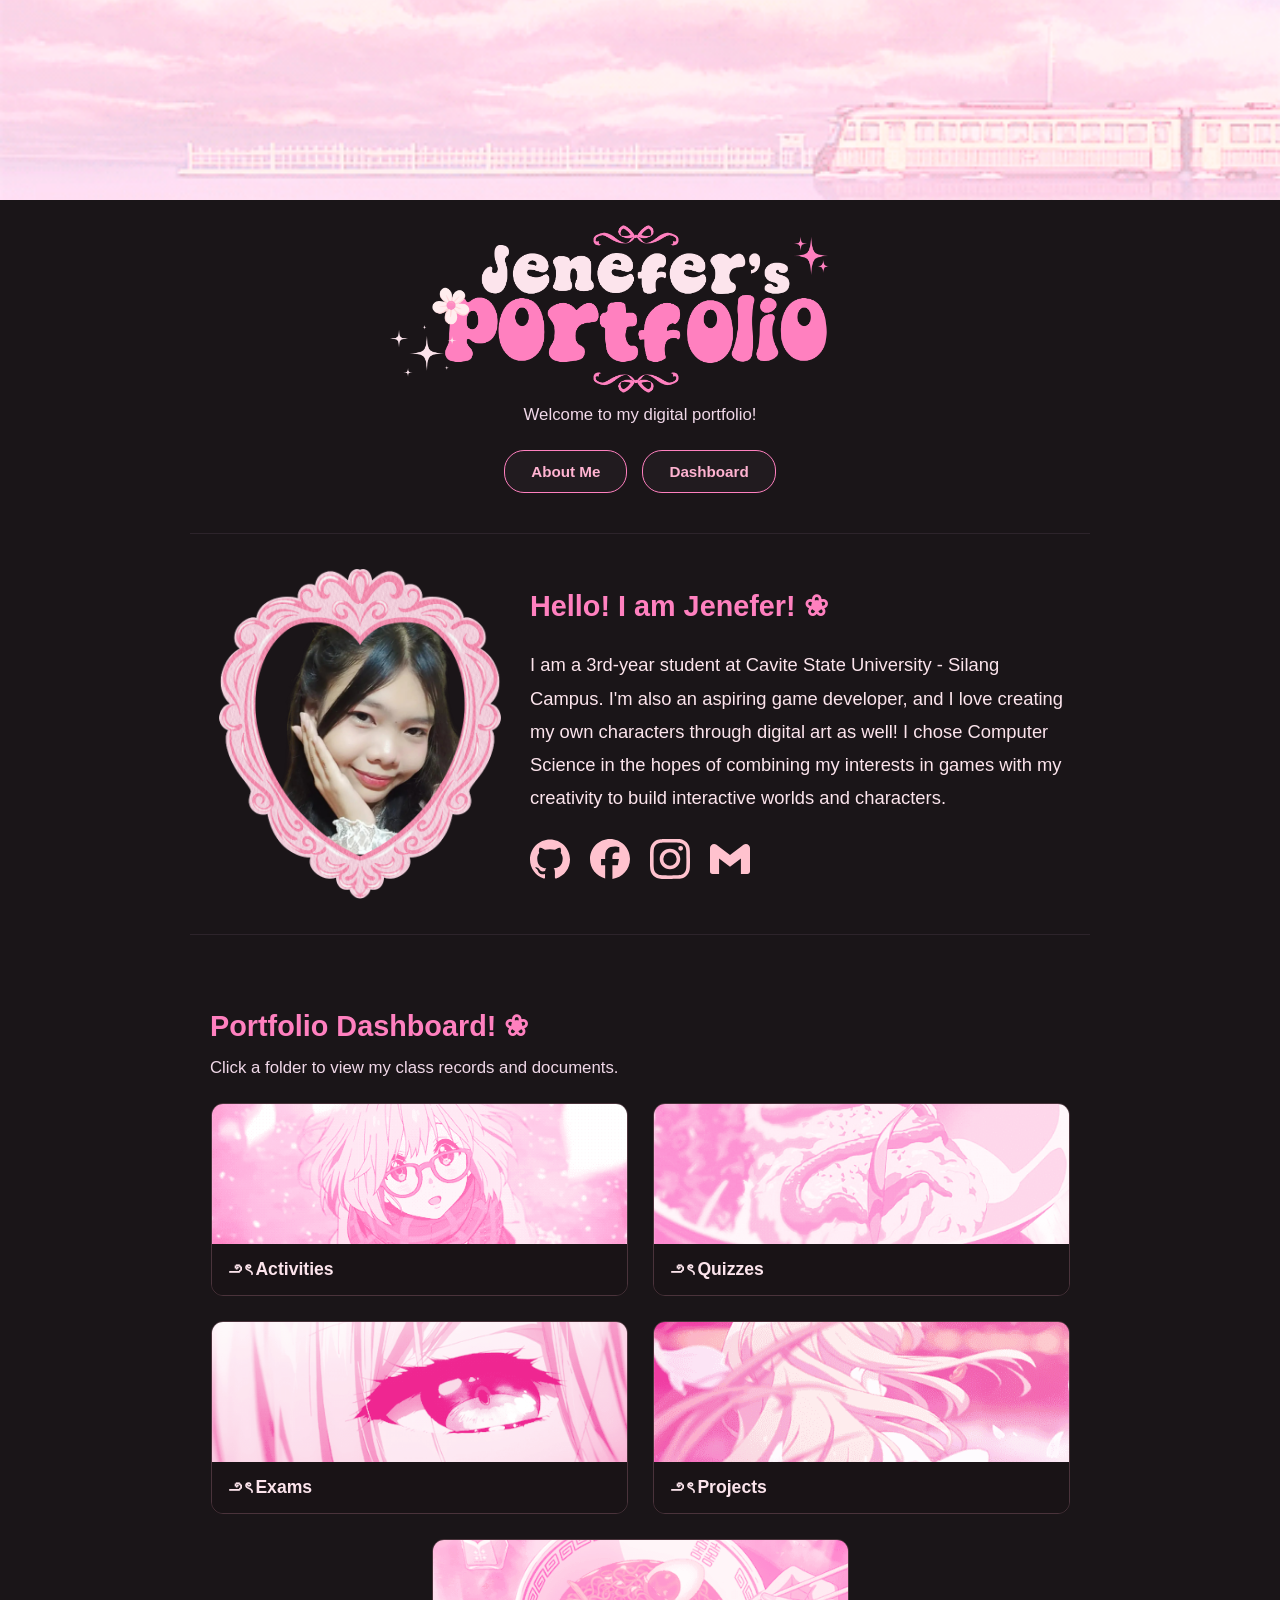
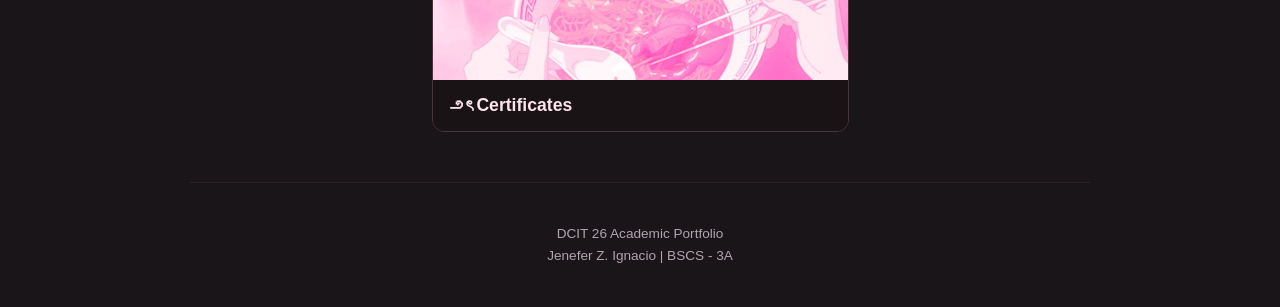
==== index.html @ 2b24a81d "Update index.html" ====
<!DOCTYPE html>
<html lang="en">
<head>
    <meta charset="UTF-8">
    <meta name="viewport" content="width=device-width, initial-scale=1.0">
    <title>Jenefer's Portfolio</title>
    <style>
        ::selection {
            background-color: #ff80bf;
            color: #1a1518;
        }

        html {
            scroll-behavior: smooth;
        }

        ::-webkit-scrollbar {
            width: 11px;
        }

        ::-webkit-scrollbar-track {
            background: #1a1518;
        }

        ::-webkit-scrollbar-thumb {
            background: #ff80bf;
            border-radius: 999px;
            border: 2px solid #1a1518;
        }

        ::-webkit-scrollbar-thumb:hover {
            background: #ffb3d1;
        }

        body {
            background-color: #1a1518;
            color: #fce4ec;
            font-family: 'Segoe UI', Tahoma, Geneva, Verdana, sans-serif;
            margin: 0;
            padding: 0;
            position: relative;
            overflow-x: hidden;
            width: 100%;
            box-sizing: border-box;
        }

        *, *::before, *::after {
            box-sizing: border-box;
        }

        /* Compact, focused pink cursor glow */
        .cursor-glow {
            position: fixed;
            top: 0;
            left: 0;
            width: 260px;
            height: 260px;
            border-radius: 50%;
            background: radial-gradient(
                circle at center,
                rgba(255, 179, 209, 0.25) 0%,
                rgba(255, 128, 191, 0.15) 35%,
                rgba(255, 128, 191, 0.04) 60%,
                rgba(255, 128, 191, 0) 75%
            );
            pointer-events: none;
            transform: translate(-50%, -50%);
            z-index: 0;
            opacity: 0;
            transition: opacity 0.3s ease;
            will-change: left, top;
        }

        .cursor-sparkle {
            position: fixed;
            pointer-events: none;
            color: #ffb3d1;
            font-size: 12px;
            text-shadow: 0 0 8px rgba(255, 128, 191, 0.85);
            z-index: 2;
            transform: translate(-50%, -50%);
            animation: sparkleFade 0.85s ease-out forwards;
        }

        @keyframes sparkleFade {
            0% {
                opacity: 0.95;
                transform: translate(-50%, -50%) scale(0.7) rotate(0deg);
            }
            100% {
                opacity: 0;
                transform: translate(-50%, calc(-50% - 26px)) scale(1.25) rotate(45deg);
            }
        }

        .gif-banner,
        header,
        section,
        .page-footer,
        .scroll-top-btn {
            position: relative;
            z-index: 1;
        }

        .gif-banner {
            width: 100%;
            height: 200px;
            background-image: url('homepage-banner.gif');
            background-size: cover;
            background-position: center 63%;
        }

        header {
            text-align: center;
            padding: 25px 20px 20px;
        }

        .header-logo {
            text-align: center;
            width: 100%;
        }

        .header-logo img {
            max-width: 440px;
            width: 100%;
            height: auto;
            display: inline-block;
            margin-right: 60px;
        }

        .subtitle {
            color: #f0d8e8;
            font-size: 1.05rem;
            margin-top: 8px;
            margin-bottom: 25px;
        }

        nav {
            display: flex;
            justify-content: center;
            gap: 15px;
            margin-bottom: 20px;
            flex-wrap: wrap;
        }

        nav a {
            background-color: rgba(35, 28, 33, 0.9);
            color: #ffb3d1;
            padding: 12px 26px;
            border-radius: 20px;
            text-decoration: none;
            border: 1px solid #ff80bf;
            font-weight: bold;
            font-size: 0.95rem;
            transition: all 0.25s ease;
        }

        nav a:hover {
            background-color: #ff80bf;
            color: #1a1518;
            transform: translateY(-2px);
            box-shadow: 0 0 18px rgba(255, 128, 191, 0.45);
        }

        section {
            padding: 50px 20px;
            max-width: 900px;
            margin: 0 auto;
        }

        #about {
            border-top: 1px solid #2d242b;
            border-bottom: 1px solid #2d242b;
        }

        section h2 {
            font-size: 1.8rem;
            font-weight: bold;
            color: #ff80bf;
            margin-bottom: 15px;
        }

        .about-flex-wrapper {
            display: flex;
            flex-direction: row;
            align-items: center;
            gap: 40px;
        }

        .profile-pic {
            width: 300px;
            height: 300px;
            flex-shrink: 0;
            display: flex;
            align-items: center;
            justify-content: center;
            margin-right: -20px;
        }

        .profile-pic img {
            width: 110%;
            height: 110%;
            object-fit: contain;
            transition: transform 0.35s ease;
        }

        .profile-pic:hover img {
            transform: scale(1.03);
        }

        .bubble-greeting {
            color: #ff80bf;
            font-size: 1.8rem;
            line-height: 1.5;
            margin-top: 0;
            margin-bottom: 20px;
        }

        .about-text {
            color: #fce4ec;
            font-size: 1.15rem;
            line-height: 1.8;
            margin-bottom: 25px;
            font-weight: 400;
        }

        .social-icons {
            display: flex;
            gap: 20px;
            align-items: center;
            margin-top: 15px;
            flex-wrap: wrap;
        }

        .social-icons a {
            text-decoration: none;
            display: inline-block;
            transition: transform 0.2s ease;
        }

        .social-icons img {
            width: 40px;
            height: 40px;
            object-fit: contain;
            filter: invert(77%) sepia(21%) saturate(362%) hue-rotate(299deg) brightness(101%) contrast(101%);
            transition: transform 0.2s ease, opacity 0.2s ease, filter 0.2s ease;
        }

        .social-icons a:hover img {
            transform: scale(1.15);
            opacity: 0.9;
            filter: invert(77%) sepia(21%) saturate(362%) hue-rotate(299deg) brightness(115%) contrast(105%) drop-shadow(0 0 8px rgba(255, 128, 191, 0.6));
        }

        .grid-container {
            display: flex;
            flex-wrap: wrap;
            justify-content: center;
            gap: 25px;
            margin-top: 25px;
        }

        .notion-card {
            position: relative;
            flex: 0 1 calc(50% - 13px);
            background-color: rgba(26, 20, 23, 0.86);
            backdrop-filter: blur(6px);
            border: 1px solid #4a333b;
            border-radius: 12px;
            overflow: hidden;
            display: flex;
            flex-direction: column;
            text-decoration: none;
            transition: transform 0.25s ease, border-color 0.25s ease, box-shadow 0.25s ease;
        }

        .notion-card::after {
            content: "";
            position: absolute;
            top: 0;
            left: -75%;
            width: 50%;
            height: 100%;
            background: linear-gradient(
                90deg,
                rgba(255, 179, 209, 0) 0%,
                rgba(255, 179, 209, 0.14) 50%,
                rgba(255, 179, 209, 0) 100%
            );
            transform: skewX(-20deg);
            transition: left 0.55s ease;
            pointer-events: none;
        }

        .notion-card:hover {
            transform: translateY(-6px);
            border-color: #ff80bf;
            box-shadow: 0 10px 28px rgba(255, 128, 191, 0.22);
        }

        .notion-card:hover::after {
            left: 130%;
        }

        .card-img {
            width: 100%;
            height: 140px;
            object-fit: cover;
            display: block;
            transition: transform 0.35s ease;
        }

        .notion-card:hover .card-img {
            transform: scale(1.04);
        }

        .card-title {
            padding: 15px;
            color: #fce4ec;
            font-weight: bold;
            font-size: 1.1rem;
            background-color: rgba(26, 20, 23, 0.92);
        }

        .page-footer {
            text-align: center;
            color: #b0a4af;
            font-size: 0.85rem;
            line-height: 1.6;
            padding: 40px 20px;
            max-width: 900px;
            margin: 0 auto;
            border-top: 1px solid #2d242b;
        }

        /* Back-to-top floating button */
        .scroll-top-btn {
            position: fixed;
            right: 20px;
            bottom: 20px;
            width: 44px;
            height: 44px;
            border-radius: 50%;
            background-color: #231c21;
            color: #ffb3d1;
            border: 1px solid #ff80bf;
            font-size: 1.1rem;
            font-weight: bold;
            cursor: pointer;
            display: flex;
            align-items: center;
            justify-content: center;
            box-shadow: 0 6px 18px rgba(0, 0, 0, 0.45);
            opacity: 0;
            visibility: hidden;
            transform: translateY(10px);
            transition: all 0.25s ease;
            z-index: 10;
        }

        .scroll-top-btn.visible {
            opacity: 1;
            visibility: visible;
            transform: translateY(0);
        }

        .scroll-top-btn:hover {
            background-color: #ff80bf;
            color: #1a1518;
            box-shadow: 0 0 16px rgba(255, 128, 191, 0.5);
        }

        @media (hover: none) {
            .cursor-glow,
            .cursor-sparkle {
                display: none;
            }
        }

        @media (max-width: 768px) {
            .gif-banner {
                height: 150px;
            }

            header {
                padding: 20px 16px 16px;
            }

            .header-logo img {
                margin-right: 0;
                max-width: 310px;
            }

            section {
                padding: 36px 16px;
            }

            section h2 {
                font-size: 1.5rem;
                text-align: center;
            }

            #portfolio .subtitle {
                text-align: center;
            }

            .about-flex-wrapper {
                flex-direction: column;
                text-align: center;
                gap: 20px;
            }

            .profile-pic {
                width: 210px;
                height: 210px;
                margin-right: 0;
            }

            .bubble-greeting {
                font-size: 1.45rem;
                margin-bottom: 14px;
            }

            .about-text {
                font-size: 1rem;
                line-height: 1.7;
                margin-bottom: 20px;
            }

            .social-icons {
                justify-content: center;
                gap: 16px;
            }

            .social-icons img {
                width: 36px;
                height: 36px;
            }

            .grid-container {
                gap: 18px;
            }

            .notion-card {
                flex: 0 1 100%;
            }

            .card-img {
                height: 155px;
            }

            .scroll-top-btn {
                right: 14px;
                bottom: 14px;
                width: 40px;
                height: 40px;
                font-size: 1rem;
            }
        }

        @media (max-width: 480px) {
            .gif-banner {
                height: 125px;
            }

            .header-logo img {
                max-width: 250px;
            }

            nav a {
                padding: 10px 20px;
                font-size: 0.9rem;
            }

            .profile-pic {
                width: 180px;
                height: 180px;
            }
        }
    </style>
</head>
<body>

    <div class="cursor-glow" id="cursorGlow"></div>

    <div class="gif-banner"></div>

    <header id="home">
        <div class="header-logo">
            <img src="font.png" alt="Jenefer's Portfolio">
        </div>
        <p class="subtitle">Welcome to my digital portfolio!</p>

        <nav>
            <a href="#about">About Me</a>
            <a href="#portfolio">Dashboard</a>
        </nav>
    </header>

    <section id="about">
        <div class="about-flex-wrapper">
            <div class="profile-pic">
                <img src="profile.png" alt="Profile">
            </div>

            <div class="about-text-content">
                <h1 class="bubble-greeting">Hello! I am Jenefer! ❀</h1>
                <p class="about-text">
                    I am a 3rd-year student at Cavite State University - Silang Campus.
                    I'm also an aspiring game developer, and I love creating my own characters through digital art as well!
                    I chose Computer Science in the hopes of combining my interests in games with my creativity to build interactive worlds and characters.
                </p>

                <div class="social-icons">
                    <a href="https://github.com/jeneferignacio" target="_blank" title="GitHub">
                        <img src="github.svg" alt="GitHub">
                    </a>
                    <a href="https://www.facebook.com/jjnfrz" target="_blank" title="Facebook">
                        <img src="facebook.svg" alt="Facebook">
                    </a>
                    <a href="https://www.instagram.com/_jjnfr.zip/" target="_blank" title="Instagram">
                        <img src="instagram.svg" alt="Instagram">
                    </a>
                    <a href="https://mail.google.com/mail/?view=cm&fs=1&to=jenefer.ignacio@cvsu.edu.ph" target="_blank" title="Gmail">
                        <img src="gmail.svg" alt="Gmail">
                    </a>
                </div>
            </div>
        </div>
    </section>

    <section id="portfolio">
        <h2>Portfolio Dashboard! ❀</h2>
        <p class="subtitle">Click a folder to view my class records and documents.</p>

        <div class="grid-container">
            <a href="activities.html" class="notion-card">
                <img src="gif1.gif" alt="Activity Banner" class="card-img">
                <div class="card-title">౨ৎ Activities</div>
            </a>

            <a href="quizzes.html" class="notion-card">
                <img src="gif2.gif" alt="Quiz Banner" class="card-img">
                <div class="card-title">౨ৎ Quizzes</div>
            </a>

            <a href="exams.html" class="notion-card">
                <img src="gif3.gif" alt="Exam Banner" class="card-img">
                <div class="card-title">౨ৎ Exams</div>
            </a>

            <a href="projects.html" class="notion-card">
                <img src="gif4.gif" alt="Project Banner" class="card-img">
                <div class="card-title">౨ৎ Projects</div>
            </a>

            <a href="certificates.html" class="notion-card">
                <img src="gif5.gif" alt="Certificates Banner" class="card-img">
                <div class="card-title">౨ৎ Certificates</div>
            </a>
        </div>
    </section>

    <div class="page-footer">
        DCIT 26 Academic Portfolio <br>
        Jenefer Z. Ignacio | BSCS - 3A <br>
    </div>

    <button type="button" class="scroll-top-btn" id="scrollTopBtn" aria-label="Back to top" title="Back to top">↑</button>

    <script>
        const glow = document.getElementById('cursorGlow');
        const scrollTopBtn = document.getElementById('scrollTopBtn');
        let mouseX = 0, mouseY = 0;
        let currentX = 0, currentY = 0;
        let lastSparkleX = 0, lastSparkleY = 0;
        let isVisible = false;

        const sparkleGlyphs = ['✦', '❀', '✧'];

        document.addEventListener('mousemove', (e) => {
            mouseX = e.clientX;
            mouseY = e.clientY;

            if (!isVisible) {
                isVisible = true;
                currentX = mouseX;
                currentY = mouseY;
                lastSparkleX = mouseX;
                lastSparkleY = mouseY;
                glow.style.opacity = '1';
            }

            const dist = Math.hypot(mouseX - lastSparkleX, mouseY - lastSparkleY);
            if (dist > 42) {
                spawnSparkle(mouseX, mouseY);
                lastSparkleX = mouseX;
                lastSparkleY = mouseY;
            }
        });

        document.addEventListener('mouseleave', () => {
            isVisible = false;
            glow.style.opacity = '0';
        });

        function spawnSparkle(x, y) {
            const sparkle = document.createElement('span');
            sparkle.className = 'cursor-sparkle';
            sparkle.textContent = sparkleGlyphs[Math.floor(Math.random() * sparkleGlyphs.length)];
            sparkle.style.left = `${x + (Math.random() * 14 - 7)}px`;
            sparkle.style.top = `${y + (Math.random() * 14 - 7)}px`;
            document.body.appendChild(sparkle);

            sparkle.addEventListener('animationend', () => {
                sparkle.remove();
            });
        }

        function animateGlow() {
            currentX += (mouseX - currentX) * 0.15;
            currentY += (mouseY - currentY) * 0.15;
            glow.style.left = `${currentX}px`;
            glow.style.top = `${currentY}px`;
            requestAnimationFrame(animateGlow);
        }

        animateGlow();

        window.addEventListener('scroll', () => {
            if (window.scrollY > 320) {
                scrollTopBtn.classList.add('visible');
            } else {
                scrollTopBtn.classList.remove('visible');
            }
        }, { passive: true });

        scrollTopBtn.addEventListener('click', () => {
            window.scrollTo({ top: 0, behavior: 'smooth' });
        });
    </script>

</body>
</html>
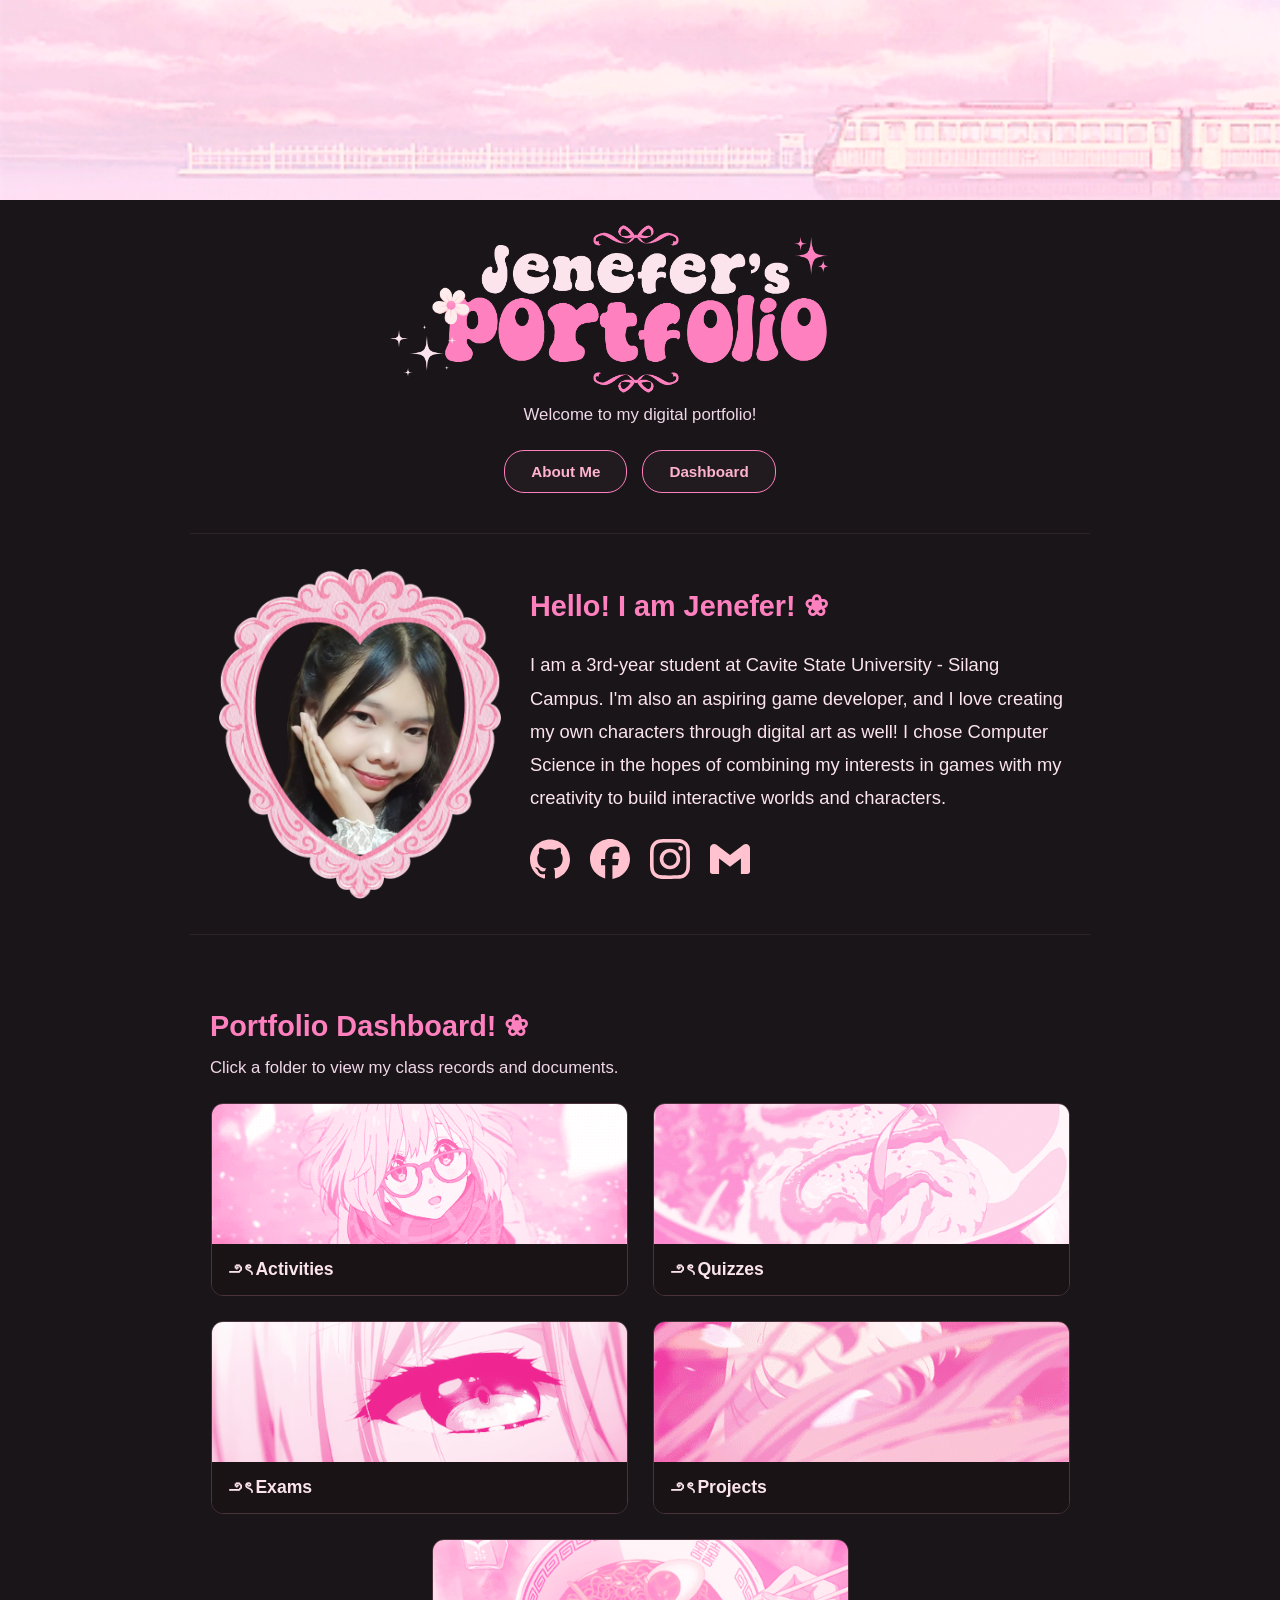
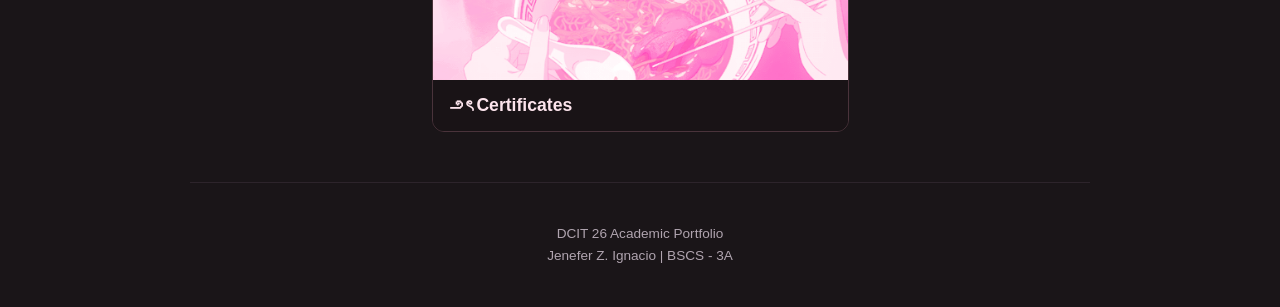
==== commit fa915da3: "Update index.html" ====
--- a/index.html
+++ b/index.html
@@ -42,13 +42,28 @@
             overflow-x: hidden;
             width: 100%;
             box-sizing: border-box;
-        }
+            /* Custom image cursor left commented out while testing the orb:
+            cursor: url('cursor-wand.png') 8 4, auto;
+            */
+        }
+
+        /*
+        a, button, .notion-card {
+            cursor: url('cursor-wand-hover.png') 8 4, pointer;
+        }
+        */
 
         *, *::before, *::after {
             box-sizing: border-box;
         }
 
-        /* Compact, focused pink cursor glow */
+        a:focus-visible,
+        button:focus-visible {
+            outline: 2px solid #ff80bf;
+            outline-offset: 3px;
+        }
+
+        /* Compact, focused pink cursor orb */
         .cursor-glow {
             position: fixed;
             top: 0;
@@ -166,6 +181,14 @@
             padding: 50px 20px;
             max-width: 900px;
             margin: 0 auto;
+            opacity: 0;
+            transform: translateY(14px);
+            transition: opacity 0.6s ease, transform 0.6s ease;
+        }
+
+        section.is-visible {
+            opacity: 1;
+            transform: translateY(0);
         }
 
         #about {
@@ -333,7 +356,6 @@
             border-top: 1px solid #2d242b;
         }
 
-        /* Back-to-top floating button */
         .scroll-top-btn {
             position: fixed;
             right: 20px;
@@ -370,6 +392,25 @@
             box-shadow: 0 0 16px rgba(255, 128, 191, 0.5);
         }
 
+        @media (prefers-reduced-motion: reduce) {
+            html {
+                scroll-behavior: auto;
+            }
+            section,
+            .notion-card,
+            .notion-card::after,
+            .card-img,
+            .cursor-glow,
+            .cursor-sparkle {
+                transition: none !important;
+                animation: none !important;
+            }
+            section {
+                opacity: 1;
+                transform: none;
+            }
+        }
+
         @media (hover: none) {
             .cursor-glow,
             .cursor-sparkle {
@@ -571,12 +612,14 @@
     <script>
         const glow = document.getElementById('cursorGlow');
         const scrollTopBtn = document.getElementById('scrollTopBtn');
+        const sections = document.querySelectorAll('section');
         let mouseX = 0, mouseY = 0;
         let currentX = 0, currentY = 0;
         let lastSparkleX = 0, lastSparkleY = 0;
         let isVisible = false;
 
         const sparkleGlyphs = ['✦', '❀', '✧'];
+        const prefersReducedMotion = window.matchMedia('(prefers-reduced-motion: reduce)').matches;
 
         document.addEventListener('mousemove', (e) => {
             mouseX = e.clientX;
@@ -591,11 +634,13 @@
                 glow.style.opacity = '1';
             }
 
-            const dist = Math.hypot(mouseX - lastSparkleX, mouseY - lastSparkleY);
-            if (dist > 42) {
-                spawnSparkle(mouseX, mouseY);
-                lastSparkleX = mouseX;
-                lastSparkleY = mouseY;
+            if (!prefersReducedMotion) {
+                const dist = Math.hypot(mouseX - lastSparkleX, mouseY - lastSparkleY);
+                if (dist > 42) {
+                    spawnSparkle(mouseX, mouseY);
+                    lastSparkleX = mouseX;
+                    lastSparkleY = mouseY;
+                }
             }
         });
 
@@ -636,8 +681,25 @@
         }, { passive: true });
 
         scrollTopBtn.addEventListener('click', () => {
-            window.scrollTo({ top: 0, behavior: 'smooth' });
+            window.scrollTo({ top: 0, behavior: prefersReducedMotion ? 'auto' : 'smooth' });
         });
+
+        if (prefersReducedMotion || !('IntersectionObserver' in window)) {
+            sections.forEach((sec) => sec.classList.add('is-visible'));
+        } else {
+            const observer = new IntersectionObserver(
+                (entries) => {
+                    entries.forEach((entry) => {
+                        if (entry.isIntersecting) {
+                            entry.target.classList.add('is-visible');
+                            observer.unobserve(entry.target);
+                        }
+                    });
+                },
+                { threshold: 0.12 }
+            );
+            sections.forEach((sec) => observer.observe(sec));
+        }
     </script>
 
 </body>
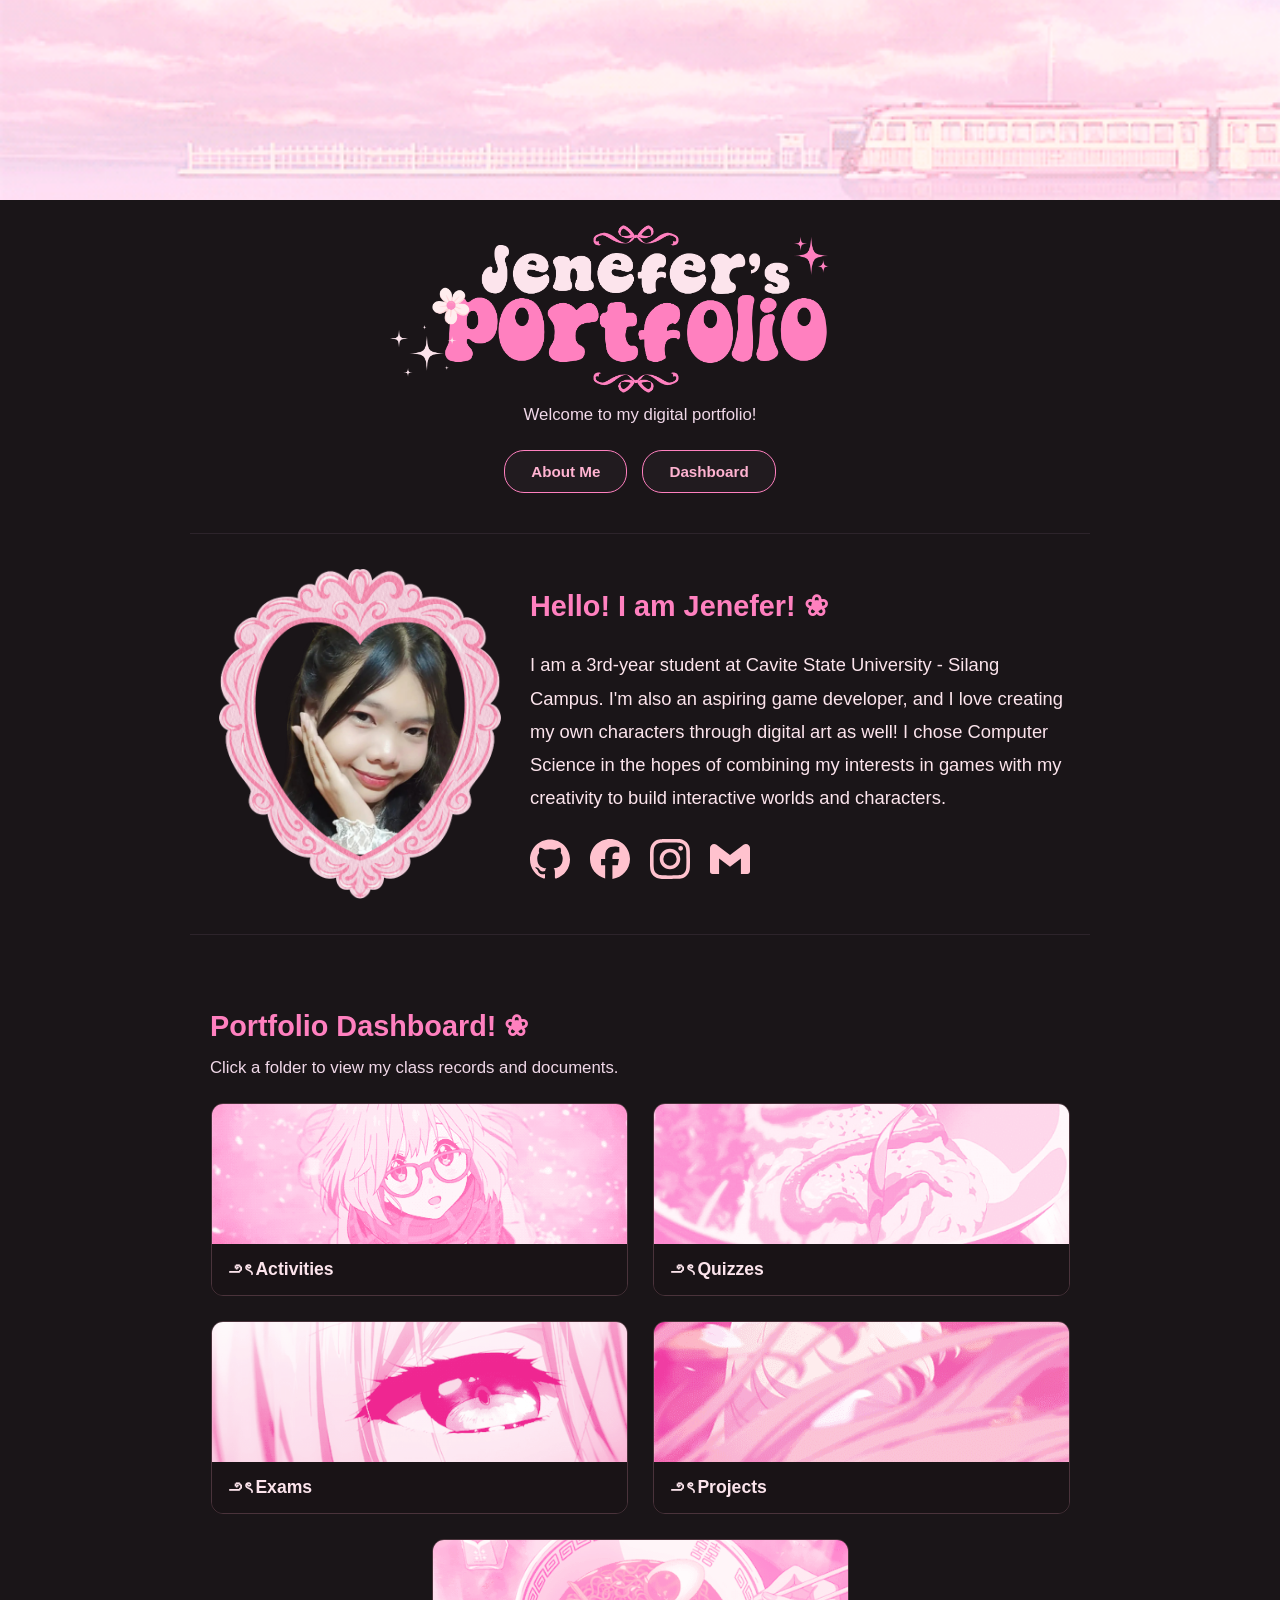
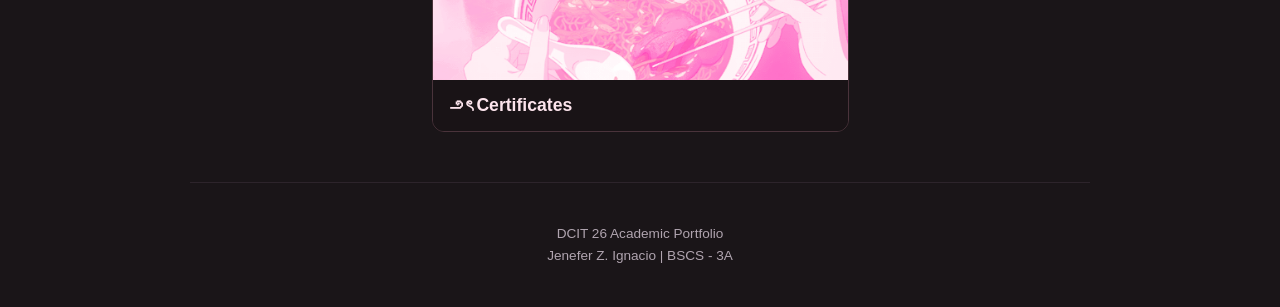
==== commit 2a1f4854: "Update index.html" ====
--- a/index.html
+++ b/index.html
@@ -42,16 +42,7 @@
             overflow-x: hidden;
             width: 100%;
             box-sizing: border-box;
-            /* Custom image cursor left commented out while testing the orb:
-            cursor: url('cursor-wand.png') 8 4, auto;
-            */
-        }
-
-        /*
-        a, button, .notion-card {
-            cursor: url('cursor-wand-hover.png') 8 4, pointer;
-        }
-        */
+        }
 
         *, *::before, *::after {
             box-sizing: border-box;
@@ -63,20 +54,20 @@
             outline-offset: 3px;
         }
 
-        /* Compact, focused pink cursor orb */
+        /* Cursor aura */
         .cursor-glow {
             position: fixed;
             top: 0;
             left: 0;
-            width: 260px;
-            height: 260px;
+            width: 150px;
+            height: 150px;
             border-radius: 50%;
             background: radial-gradient(
                 circle at center,
-                rgba(255, 179, 209, 0.25) 0%,
-                rgba(255, 128, 191, 0.15) 35%,
-                rgba(255, 128, 191, 0.04) 60%,
-                rgba(255, 128, 191, 0) 75%
+                rgba(255, 220, 240, 0.18) 0%,
+                rgba(255, 128, 191, 0.12) 30%,
+                rgba(255, 128, 191, 0.05) 55%,
+                transparent 75%
             );
             pointer-events: none;
             transform: translate(-50%, -50%);
@@ -86,6 +77,76 @@
             will-change: left, top;
         }
 
+        /* Magical sparkle orb cursor */
+        .cursor-orb {
+            position: fixed;
+            top: 0;
+            left: 0;
+            width: 18px;
+            height: 18px;
+            border-radius: 50%;
+            pointer-events: none;
+            transform: translate(-50%, -50%);
+            z-index: 9999;
+            opacity: 0;
+            background: radial-gradient(
+                circle,
+                #ffffff 0%,
+                #ffe8f4 25%,
+                #ffb3d1 55%,
+                rgba(255, 128, 191, 0.5) 75%,
+                transparent 100%
+            );
+            box-shadow:
+                0 0 5px #ffffff,
+                0 0 10px #ffb3d1,
+                0 0 20px #ff80bf,
+                0 0 35px rgba(255, 128, 191, 0.65);
+            transition: opacity 0.2s ease, scale 0.2s ease;
+        }
+
+        /* Outer magical ring */
+        .cursor-orb::before {
+            content: "";
+            position: absolute;
+            inset: -7px;
+            border: 1px solid rgba(255, 179, 209, 0.6);
+            border-radius: 50%;
+            box-shadow: 0 0 8px rgba(255, 128, 191, 0.3);
+        }
+
+        /* Bright center */
+        .cursor-orb::after {
+            content: "";
+            position: absolute;
+            width: 4px;
+            height: 4px;
+            top: 50%;
+            left: 50%;
+            border-radius: 50%;
+            background: white;
+            transform: translate(-50%, -50%);
+            box-shadow: 0 0 8px white, 0 0 15px #ff80bf;
+        }
+
+        /* Cursor reacts to clickable elements */
+        .cursor-orb.hovering {
+            scale: 1.35;
+            box-shadow:
+                0 0 7px #ffffff,
+                0 0 15px #ffb3d1,
+                0 0 28px #ff80bf,
+                0 0 45px rgba(255, 128, 191, 0.8);
+        }
+
+        /* Hide default mouse cursor on desktop */
+        @media (hover: hover) and (pointer: fine) {
+            body, a, button {
+                cursor: none !important;
+            }
+        }
+
+        /* Sparkle particles */
         .cursor-sparkle {
             position: fixed;
             pointer-events: none;
@@ -396,15 +457,18 @@
             html {
                 scroll-behavior: auto;
             }
+
             section,
             .notion-card,
             .notion-card::after,
             .card-img,
             .cursor-glow,
+            .cursor-orb,
             .cursor-sparkle {
                 transition: none !important;
                 animation: none !important;
             }
+
             section {
                 opacity: 1;
                 transform: none;
@@ -413,6 +477,7 @@
 
         @media (hover: none) {
             .cursor-glow,
+            .cursor-orb,
             .cursor-sparkle {
                 display: none;
             }
@@ -523,6 +588,7 @@
 <body>
 
     <div class="cursor-glow" id="cursorGlow"></div>
+    <div class="cursor-orb" id="cursorOrb"></div>
 
     <div class="gif-banner"></div>
 
@@ -611,8 +677,10 @@
 
     <script>
         const glow = document.getElementById('cursorGlow');
+        const orb = document.getElementById('cursorOrb');
         const scrollTopBtn = document.getElementById('scrollTopBtn');
         const sections = document.querySelectorAll('section');
+
         let mouseX = 0, mouseY = 0;
         let currentX = 0, currentY = 0;
         let lastSparkleX = 0, lastSparkleY = 0;
@@ -624,6 +692,9 @@
         document.addEventListener('mousemove', (e) => {
             mouseX = e.clientX;
             mouseY = e.clientY;
+
+            orb.style.left = `${mouseX}px`;
+            orb.style.top = `${mouseY}px`;
 
             if (!isVisible) {
                 isVisible = true;
@@ -632,11 +703,13 @@
                 lastSparkleX = mouseX;
                 lastSparkleY = mouseY;
                 glow.style.opacity = '1';
+                orb.style.opacity = '1';
             }
 
             if (!prefersReducedMotion) {
                 const dist = Math.hypot(mouseX - lastSparkleX, mouseY - lastSparkleY);
-                if (dist > 42) {
+
+                if (dist > 30) {
                     spawnSparkle(mouseX, mouseY);
                     lastSparkleX = mouseX;
                     lastSparkleY = mouseY;
@@ -647,14 +720,27 @@
         document.addEventListener('mouseleave', () => {
             isVisible = false;
             glow.style.opacity = '0';
+            orb.style.opacity = '0';
+        });
+
+        document.addEventListener('mouseover', (e) => {
+            if (e.target.closest('a, button, .notion-card')) {
+                orb.classList.add('hovering');
+            } else {
+                orb.classList.remove('hovering');
+            }
         });
 
         function spawnSparkle(x, y) {
             const sparkle = document.createElement('span');
             sparkle.className = 'cursor-sparkle';
+
+            /* Fixed the sparkleGlyphs variable name */
             sparkle.textContent = sparkleGlyphs[Math.floor(Math.random() * sparkleGlyphs.length)];
+
             sparkle.style.left = `${x + (Math.random() * 14 - 7)}px`;
             sparkle.style.top = `${y + (Math.random() * 14 - 7)}px`;
+
             document.body.appendChild(sparkle);
 
             sparkle.addEventListener('animationend', () => {
@@ -665,8 +751,10 @@
         function animateGlow() {
             currentX += (mouseX - currentX) * 0.15;
             currentY += (mouseY - currentY) * 0.15;
+
             glow.style.left = `${currentX}px`;
             glow.style.top = `${currentY}px`;
+
             requestAnimationFrame(animateGlow);
         }
 
@@ -681,7 +769,10 @@
         }, { passive: true });
 
         scrollTopBtn.addEventListener('click', () => {
-            window.scrollTo({ top: 0, behavior: prefersReducedMotion ? 'auto' : 'smooth' });
+            window.scrollTo({
+                top: 0,
+                behavior: prefersReducedMotion ? 'auto' : 'smooth'
+            });
         });
 
         if (prefersReducedMotion || !('IntersectionObserver' in window)) {
@@ -698,6 +789,7 @@
                 },
                 { threshold: 0.12 }
             );
+
             sections.forEach((sec) => observer.observe(sec));
         }
     </script>
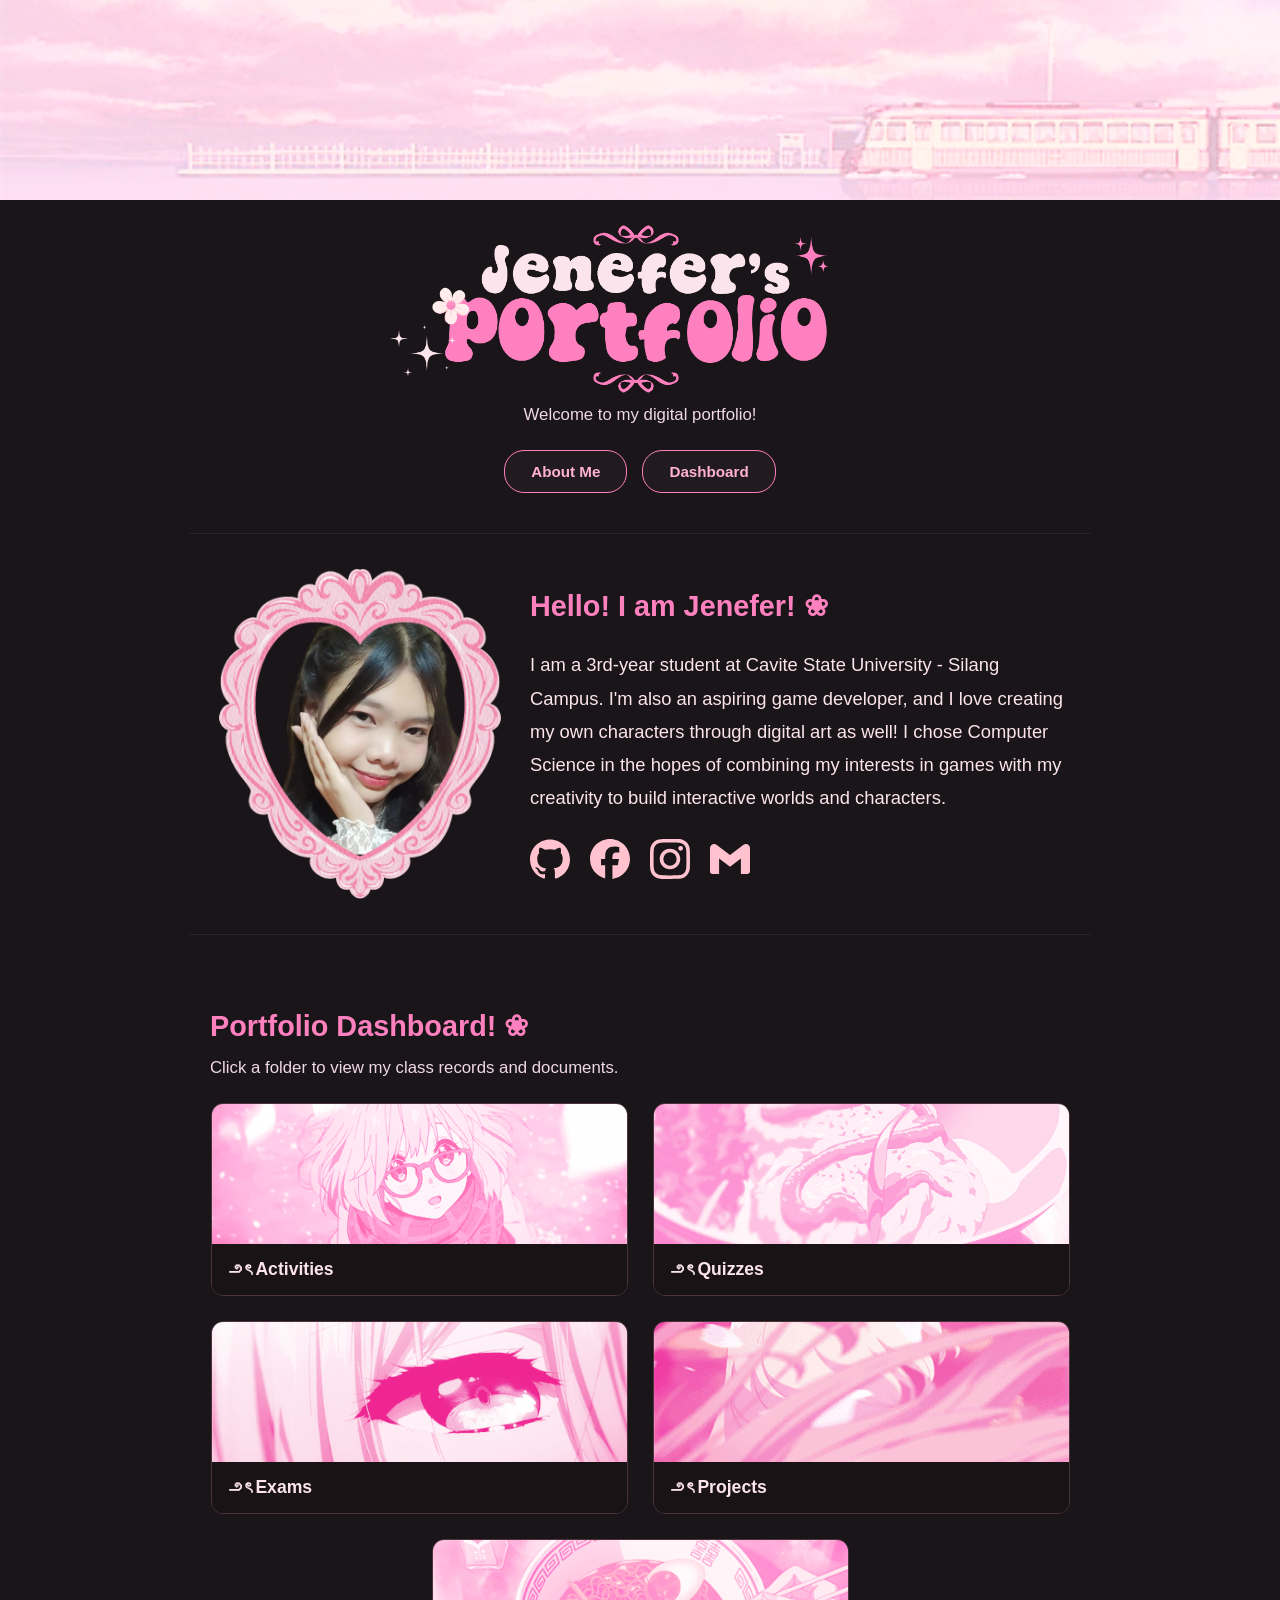
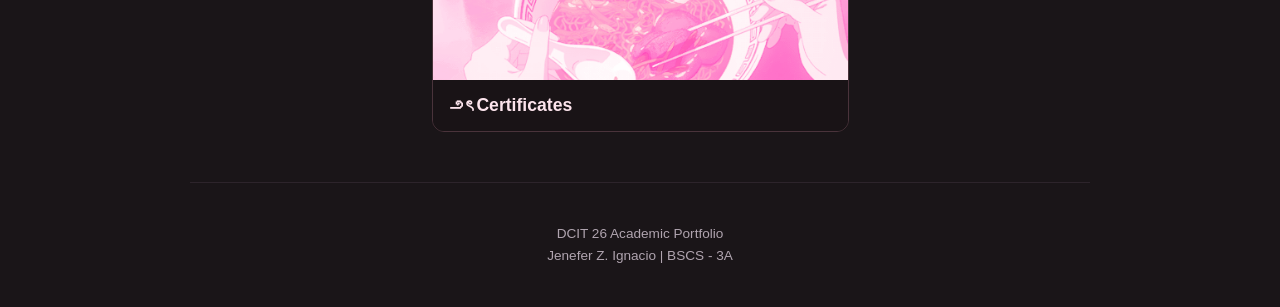
==== commit 24367ea1: "Update index.html" ====
--- a/index.html
+++ b/index.html
@@ -1,9 +1,11 @@
+
 <!DOCTYPE html>
 <html lang="en">
 <head>
     <meta charset="UTF-8">
     <meta name="viewport" content="width=device-width, initial-scale=1.0">
     <title>Jenefer's Portfolio</title>
+
     <style>
         ::selection {
             background-color: #ff80bf;
@@ -54,36 +56,36 @@
             outline-offset: 3px;
         }
 
-        /* Cursor aura */
+        /* Soft fairy-like cursor glow */
         .cursor-glow {
             position: fixed;
             top: 0;
             left: 0;
-            width: 150px;
-            height: 150px;
+            width: 170px;
+            height: 170px;
             border-radius: 50%;
             background: radial-gradient(
                 circle at center,
-                rgba(255, 220, 240, 0.18) 0%,
-                rgba(255, 128, 191, 0.12) 30%,
-                rgba(255, 128, 191, 0.05) 55%,
+                rgba(255, 235, 247, 0.12) 0%,
+                rgba(255, 179, 209, 0.10) 25%,
+                rgba(255, 128, 191, 0.05) 50%,
                 transparent 75%
             );
             pointer-events: none;
             transform: translate(-50%, -50%);
             z-index: 0;
             opacity: 0;
-            transition: opacity 0.3s ease;
+            transition: opacity 0.4s ease;
             will-change: left, top;
         }
 
-        /* Magical sparkle orb cursor */
+        /* Tiny floating fairy light */
         .cursor-orb {
             position: fixed;
             top: 0;
             left: 0;
-            width: 18px;
-            height: 18px;
+            width: 11px;
+            height: 11px;
             border-radius: 50%;
             pointer-events: none;
             transform: translate(-50%, -50%);
@@ -91,55 +93,52 @@
             opacity: 0;
             background: radial-gradient(
                 circle,
-                #ffffff 0%,
-                #ffe8f4 25%,
-                #ffb3d1 55%,
-                rgba(255, 128, 191, 0.5) 75%,
-                transparent 100%
+                #fff9fd 0%,
+                #ffeaf5 30%,
+                #ffc6df 60%,
+                rgba(255, 179, 209, 0.15) 100%
             );
             box-shadow:
-                0 0 5px #ffffff,
-                0 0 10px #ffb3d1,
-                0 0 20px #ff80bf,
-                0 0 35px rgba(255, 128, 191, 0.65);
-            transition: opacity 0.2s ease, scale 0.2s ease;
-        }
-
-        /* Outer magical ring */
+                0 0 5px rgba(255, 255, 255, 0.9),
+                0 0 10px rgba(255, 179, 209, 0.7),
+                0 0 20px rgba(255, 128, 191, 0.35);
+            transition: opacity 0.3s ease, scale 0.35s ease;
+        }
+
+        /* Very faint fairy ring */
         .cursor-orb::before {
             content: "";
             position: absolute;
-            inset: -7px;
-            border: 1px solid rgba(255, 179, 209, 0.6);
+            inset: -5px;
+            border: 1px solid rgba(255, 220, 240, 0.22);
             border-radius: 50%;
-            box-shadow: 0 0 8px rgba(255, 128, 191, 0.3);
-        }
-
-        /* Bright center */
+            box-shadow: 0 0 5px rgba(255, 179, 209, 0.1);
+        }
+
+        /* Soft glowing center */
         .cursor-orb::after {
             content: "";
             position: absolute;
-            width: 4px;
-            height: 4px;
+            width: 3px;
+            height: 3px;
             top: 50%;
             left: 50%;
             border-radius: 50%;
             background: white;
             transform: translate(-50%, -50%);
-            box-shadow: 0 0 8px white, 0 0 15px #ff80bf;
-        }
-
-        /* Cursor reacts to clickable elements */
+            box-shadow: 0 0 5px white, 0 0 9px #ffb3d1;
+        }
+
+        /* A gentle glow when hovering over links and cards */
         .cursor-orb.hovering {
-            scale: 1.35;
+            scale: 1.2;
             box-shadow:
-                0 0 7px #ffffff,
-                0 0 15px #ffb3d1,
-                0 0 28px #ff80bf,
-                0 0 45px rgba(255, 128, 191, 0.8);
-        }
-
-        /* Hide default mouse cursor on desktop */
+                0 0 6px rgba(255, 255, 255, 0.9),
+                0 0 13px rgba(255, 179, 209, 0.75),
+                0 0 25px rgba(255, 128, 191, 0.45);
+        }
+
+        /* Hide normal cursor on desktop */
         @media (hover: hover) and (pointer: fine) {
             body, a, button {
                 cursor: none !important;
@@ -152,20 +151,26 @@
             pointer-events: none;
             color: #ffb3d1;
             font-size: 12px;
-            text-shadow: 0 0 8px rgba(255, 128, 191, 0.85);
+            text-shadow: 0 0 8px rgba(255, 128, 191, 0.7);
             z-index: 2;
             transform: translate(-50%, -50%);
-            animation: sparkleFade 0.85s ease-out forwards;
+            animation: sparkleFade 1s ease-out forwards;
         }
 
         @keyframes sparkleFade {
             0% {
-                opacity: 0.95;
-                transform: translate(-50%, -50%) scale(0.7) rotate(0deg);
-            }
+                opacity: 0.9;
+                transform: translate(-50%, -50%) scale(0.5) rotate(0deg);
+            }
+
+            35% {
+                opacity: 0.8;
+                transform: translate(-50%, -50%) scale(1) rotate(20deg);
+            }
+
             100% {
                 opacity: 0;
-                transform: translate(-50%, calc(-50% - 26px)) scale(1.25) rotate(45deg);
+                transform: translate(-50%, calc(-50% - 24px)) scale(0.6) rotate(55deg);
             }
         }
 
@@ -235,7 +240,7 @@
             background-color: #ff80bf;
             color: #1a1518;
             transform: translateY(-2px);
-            box-shadow: 0 0 18px rgba(255, 128, 191, 0.45);
+            box-shadow: 0 0 14px rgba(255, 128, 191, 0.3);
         }
 
         section {
@@ -331,9 +336,9 @@
         }
 
         .social-icons a:hover img {
-            transform: scale(1.15);
+            transform: scale(1.12);
             opacity: 0.9;
-            filter: invert(77%) sepia(21%) saturate(362%) hue-rotate(299deg) brightness(115%) contrast(105%) drop-shadow(0 0 8px rgba(255, 128, 191, 0.6));
+            filter: invert(77%) sepia(21%) saturate(362%) hue-rotate(299deg) brightness(115%) contrast(105%) drop-shadow(0 0 6px rgba(255, 128, 191, 0.4));
         }
 
         .grid-container {
@@ -358,6 +363,7 @@
             transition: transform 0.25s ease, border-color 0.25s ease, box-shadow 0.25s ease;
         }
 
+        /* Subtle shine when hovering over cards */
         .notion-card::after {
             content: "";
             position: absolute;
@@ -368,18 +374,18 @@
             background: linear-gradient(
                 90deg,
                 rgba(255, 179, 209, 0) 0%,
-                rgba(255, 179, 209, 0.14) 50%,
+                rgba(255, 179, 209, 0.08) 50%,
                 rgba(255, 179, 209, 0) 100%
             );
             transform: skewX(-20deg);
-            transition: left 0.55s ease;
+            transition: left 0.65s ease;
             pointer-events: none;
         }
 
         .notion-card:hover {
-            transform: translateY(-6px);
-            border-color: #ff80bf;
-            box-shadow: 0 10px 28px rgba(255, 128, 191, 0.22);
+            transform: translateY(-4px);
+            border-color: rgba(255, 128, 191, 0.75);
+            box-shadow: 0 8px 22px rgba(255, 128, 191, 0.14);
         }
 
         .notion-card:hover::after {
@@ -395,7 +401,7 @@
         }
 
         .notion-card:hover .card-img {
-            transform: scale(1.04);
+            transform: scale(1.025);
         }
 
         .card-title {
@@ -450,9 +456,10 @@
         .scroll-top-btn:hover {
             background-color: #ff80bf;
             color: #1a1518;
-            box-shadow: 0 0 16px rgba(255, 128, 191, 0.5);
-        }
-
+            box-shadow: 0 0 12px rgba(255, 128, 191, 0.35);
+        }
+
+        /* Reduced motion settings */
         @media (prefers-reduced-motion: reduce) {
             html {
                 scroll-behavior: auto;
@@ -475,6 +482,7 @@
             }
         }
 
+        /* Hide cursor effects on touch devices */
         @media (hover: none) {
             .cursor-glow,
             .cursor-orb,
@@ -483,6 +491,7 @@
             }
         }
 
+        /* Tablet and mobile layout */
         @media (max-width: 768px) {
             .gif-banner {
                 height: 150px;
@@ -585,6 +594,7 @@
         }
     </style>
 </head>
+
 <body>
 
     <div class="cursor-glow" id="cursorGlow"></div>
@@ -596,6 +606,7 @@
         <div class="header-logo">
             <img src="font.png" alt="Jenefer's Portfolio">
         </div>
+
         <p class="subtitle">Welcome to my digital portfolio!</p>
 
         <nav>
@@ -612,6 +623,7 @@
 
             <div class="about-text-content">
                 <h1 class="bubble-greeting">Hello! I am Jenefer! ❀</h1>
+
                 <p class="about-text">
                     I am a 3rd-year student at Cavite State University - Silang Campus.
                     I'm also an aspiring game developer, and I love creating my own characters through digital art as well!
@@ -622,12 +634,15 @@
                     <a href="https://github.com/jeneferignacio" target="_blank" title="GitHub">
                         <img src="github.svg" alt="GitHub">
                     </a>
+
                     <a href="https://www.facebook.com/jjnfrz" target="_blank" title="Facebook">
                         <img src="facebook.svg" alt="Facebook">
                     </a>
+
                     <a href="https://www.instagram.com/_jjnfr.zip/" target="_blank" title="Instagram">
                         <img src="instagram.svg" alt="Instagram">
                     </a>
+
                     <a href="https://mail.google.com/mail/?view=cm&fs=1&to=jenefer.ignacio@cvsu.edu.ph" target="_blank" title="Gmail">
                         <img src="gmail.svg" alt="Gmail">
                     </a>
@@ -686,7 +701,7 @@
         let lastSparkleX = 0, lastSparkleY = 0;
         let isVisible = false;
 
-        const sparkleGlyphs = ['✦', '❀', '✧'];
+        const sparkleGlyphs = ['✦', '❀', '✧', '⋆'];
         const prefersReducedMotion = window.matchMedia('(prefers-reduced-motion: reduce)').matches;
 
         document.addEventListener('mousemove', (e) => {
@@ -709,7 +724,7 @@
             if (!prefersReducedMotion) {
                 const dist = Math.hypot(mouseX - lastSparkleX, mouseY - lastSparkleY);
 
-                if (dist > 30) {
+                if (dist > 26) {
                     spawnSparkle(mouseX, mouseY);
                     lastSparkleX = mouseX;
                     lastSparkleY = mouseY;
@@ -735,11 +750,16 @@
             const sparkle = document.createElement('span');
             sparkle.className = 'cursor-sparkle';
 
-            /* Fixed the sparkleGlyphs variable name */
             sparkle.textContent = sparkleGlyphs[Math.floor(Math.random() * sparkleGlyphs.length)];
 
-            sparkle.style.left = `${x + (Math.random() * 14 - 7)}px`;
-            sparkle.style.top = `${y + (Math.random() * 14 - 7)}px`;
+            /* Randomize the sparkle's size and position */
+            const size = Math.random() * 7 + 9;
+            const offsetX = Math.random() * 18 - 9;
+            const offsetY = Math.random() * 18 - 9;
+
+            sparkle.style.fontSize = `${size}px`;
+            sparkle.style.left = `${x + offsetX}px`;
+            sparkle.style.top = `${y + offsetY}px`;
 
             document.body.appendChild(sparkle);
 
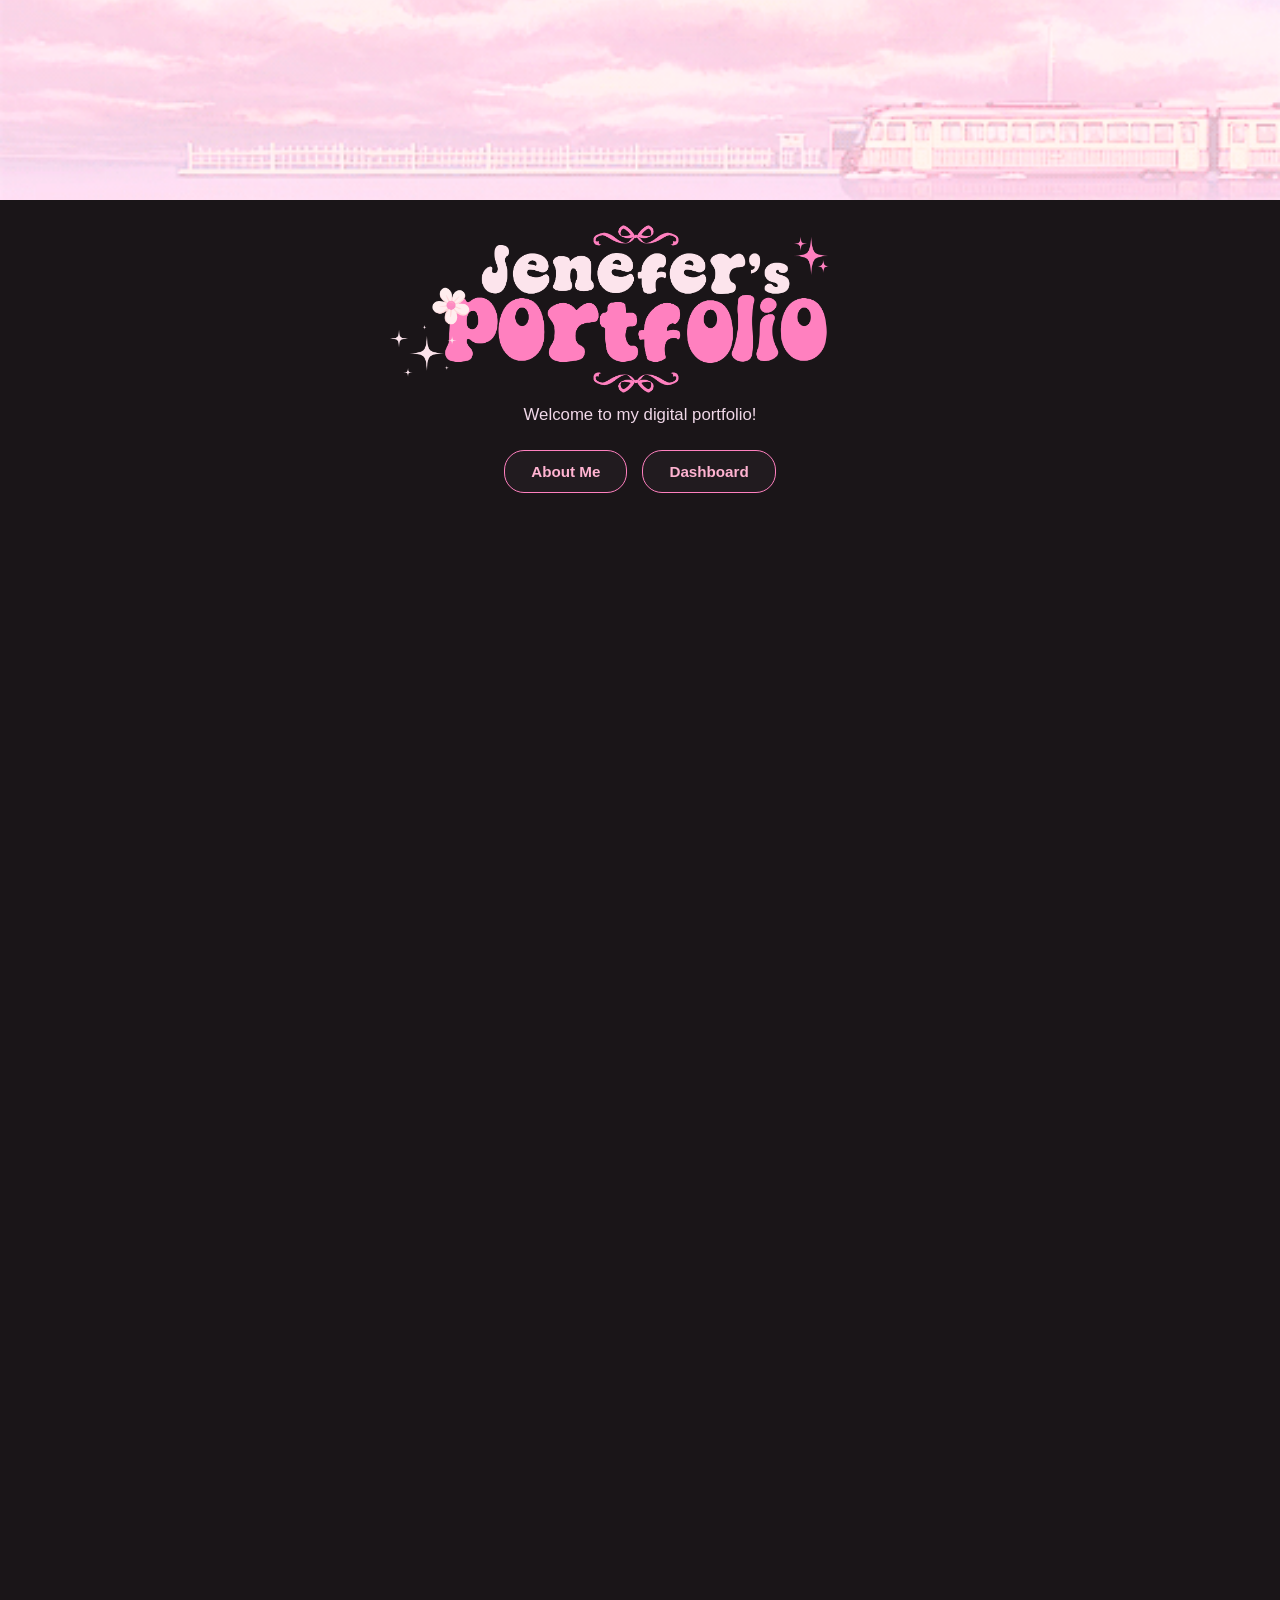
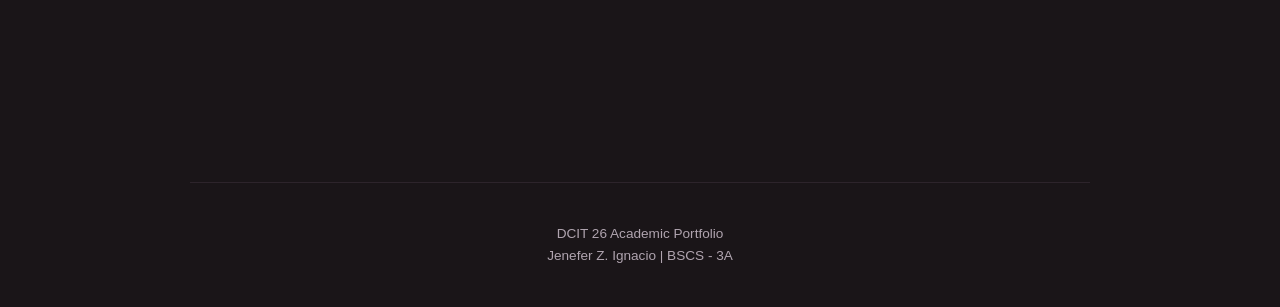
==== commit 89c587a3: "Update index.html" ====
--- a/index.html
+++ b/index.html
@@ -56,121 +56,80 @@
             outline-offset: 3px;
         }
 
-        /* Soft fairy-like cursor glow */
+        /* Soft fairy glow that follows the cursor */
         .cursor-glow {
             position: fixed;
             top: 0;
             left: 0;
-            width: 170px;
-            height: 170px;
+            width: 190px;
+            height: 190px;
             border-radius: 50%;
             background: radial-gradient(
-                circle at center,
-                rgba(255, 235, 247, 0.12) 0%,
-                rgba(255, 179, 209, 0.10) 25%,
-                rgba(255, 128, 191, 0.05) 50%,
+                circle,
+                rgba(255, 239, 248, 0.10) 0%,
+                rgba(255, 196, 221, 0.08) 25%,
+                rgba(255, 128, 191, 0.035) 50%,
                 transparent 75%
             );
             pointer-events: none;
             transform: translate(-50%, -50%);
             z-index: 0;
             opacity: 0;
-            transition: opacity 0.4s ease;
+            transition: opacity 0.5s ease;
             will-change: left, top;
         }
 
-        /* Tiny floating fairy light */
-        .cursor-orb {
-            position: fixed;
-            top: 0;
-            left: 0;
-            width: 11px;
-            height: 11px;
-            border-radius: 50%;
-            pointer-events: none;
-            transform: translate(-50%, -50%);
-            z-index: 9999;
-            opacity: 0;
-            background: radial-gradient(
-                circle,
-                #fff9fd 0%,
-                #ffeaf5 30%,
-                #ffc6df 60%,
-                rgba(255, 179, 209, 0.15) 100%
-            );
-            box-shadow:
-                0 0 5px rgba(255, 255, 255, 0.9),
-                0 0 10px rgba(255, 179, 209, 0.7),
-                0 0 20px rgba(255, 128, 191, 0.35);
-            transition: opacity 0.3s ease, scale 0.35s ease;
-        }
-
-        /* Very faint fairy ring */
-        .cursor-orb::before {
-            content: "";
-            position: absolute;
-            inset: -5px;
-            border: 1px solid rgba(255, 220, 240, 0.22);
-            border-radius: 50%;
-            box-shadow: 0 0 5px rgba(255, 179, 209, 0.1);
-        }
-
-        /* Soft glowing center */
-        .cursor-orb::after {
-            content: "";
-            position: absolute;
-            width: 3px;
-            height: 3px;
-            top: 50%;
-            left: 50%;
-            border-radius: 50%;
-            background: white;
-            transform: translate(-50%, -50%);
-            box-shadow: 0 0 5px white, 0 0 9px #ffb3d1;
-        }
-
-        /* A gentle glow when hovering over links and cards */
-        .cursor-orb.hovering {
-            scale: 1.2;
-            box-shadow:
-                0 0 6px rgba(255, 255, 255, 0.9),
-                0 0 13px rgba(255, 179, 209, 0.75),
-                0 0 25px rgba(255, 128, 191, 0.45);
-        }
-
-        /* Hide normal cursor on desktop */
+        /* Hide the normal cursor on desktop */
         @media (hover: hover) and (pointer: fine) {
             body, a, button {
                 cursor: none !important;
             }
         }
 
-        /* Sparkle particles */
-        .cursor-sparkle {
+        /* Floating fairy dust particles */
+        .cursor-dust {
             position: fixed;
             pointer-events: none;
-            color: #ffb3d1;
-            font-size: 12px;
-            text-shadow: 0 0 8px rgba(255, 128, 191, 0.7);
-            z-index: 2;
-            transform: translate(-50%, -50%);
-            animation: sparkleFade 1s ease-out forwards;
-        }
-
-        @keyframes sparkleFade {
+            z-index: 9999;
+            border-radius: 50%;
+            left: 0;
+            top: 0;
+            opacity: 0;
+            background: var(--dust-color, #ffeaf5);
+            box-shadow:
+                0 0 var(--dust-glow, 5px) var(--dust-color, #ffeaf5);
+            animation: dustFloat var(--dust-duration, 1.2s) ease-out forwards;
+            will-change: transform, opacity;
+        }
+
+        @keyframes dustFloat {
             0% {
-                opacity: 0.9;
-                transform: translate(-50%, -50%) scale(0.5) rotate(0deg);
-            }
-
-            35% {
-                opacity: 0.8;
-                transform: translate(-50%, -50%) scale(1) rotate(20deg);
+                opacity: 0;
+                transform: translate(0, 0) scale(0.4);
+            }
+
+            15% {
+                opacity: var(--dust-opacity, 0.8);
+                transform: translate(
+                    calc(var(--dust-drift-x) * 0.15),
+                    calc(var(--dust-drift-y) * 0.15)
+                ) scale(1);
+            }
+
+            55% {
+                opacity: var(--dust-opacity, 0.8);
+                transform: translate(
+                    calc(var(--dust-drift-x) * 0.6),
+                    calc(var(--dust-drift-y) * 0.6)
+                ) scale(0.85);
             }
 
             100% {
                 opacity: 0;
-                transform: translate(-50%, calc(-50% - 24px)) scale(0.6) rotate(55deg);
+                transform: translate(
+                    var(--dust-drift-x),
+                    var(--dust-drift-y)
+                ) scale(0.2);
             }
         }
 
@@ -363,7 +322,7 @@
             transition: transform 0.25s ease, border-color 0.25s ease, box-shadow 0.25s ease;
         }
 
-        /* Subtle shine when hovering over cards */
+        /* Gentle shine on the cards */
         .notion-card::after {
             content: "";
             position: absolute;
@@ -470,8 +429,7 @@
             .notion-card::after,
             .card-img,
             .cursor-glow,
-            .cursor-orb,
-            .cursor-sparkle {
+            .cursor-dust {
                 transition: none !important;
                 animation: none !important;
             }
@@ -485,8 +443,7 @@
         /* Hide cursor effects on touch devices */
         @media (hover: none) {
             .cursor-glow,
-            .cursor-orb,
-            .cursor-sparkle {
+            .cursor-dust {
                 display: none;
             }
         }
@@ -598,7 +555,6 @@
 <body>
 
     <div class="cursor-glow" id="cursorGlow"></div>
-    <div class="cursor-orb" id="cursorOrb"></div>
 
     <div class="gif-banner"></div>
 
@@ -692,42 +648,45 @@
 
     <script>
         const glow = document.getElementById('cursorGlow');
-        const orb = document.getElementById('cursorOrb');
         const scrollTopBtn = document.getElementById('scrollTopBtn');
         const sections = document.querySelectorAll('section');
 
         let mouseX = 0, mouseY = 0;
         let currentX = 0, currentY = 0;
-        let lastSparkleX = 0, lastSparkleY = 0;
+        let lastDustX = 0, lastDustY = 0;
         let isVisible = false;
 
-        const sparkleGlyphs = ['✦', '❀', '✧', '⋆'];
         const prefersReducedMotion = window.matchMedia('(prefers-reduced-motion: reduce)').matches;
+
+        /* Dust colors */
+        const dustColors = [
+            '#fff9fd',
+            '#ffeaf5',
+            '#ffd6e9',
+            '#ffc6df',
+            '#ffb3d1'
+        ];
 
         document.addEventListener('mousemove', (e) => {
             mouseX = e.clientX;
             mouseY = e.clientY;
-
-            orb.style.left = `${mouseX}px`;
-            orb.style.top = `${mouseY}px`;
 
             if (!isVisible) {
                 isVisible = true;
                 currentX = mouseX;
                 currentY = mouseY;
-                lastSparkleX = mouseX;
-                lastSparkleY = mouseY;
+                lastDustX = mouseX;
+                lastDustY = mouseY;
                 glow.style.opacity = '1';
-                orb.style.opacity = '1';
             }
 
             if (!prefersReducedMotion) {
-                const dist = Math.hypot(mouseX - lastSparkleX, mouseY - lastSparkleY);
-
-                if (dist > 26) {
-                    spawnSparkle(mouseX, mouseY);
-                    lastSparkleX = mouseX;
-                    lastSparkleY = mouseY;
+                const dist = Math.hypot(mouseX - lastDustX, mouseY - lastDustY);
+
+                if (dist > 8) {
+                    spawnDust(mouseX, mouseY);
+                    lastDustX = mouseX;
+                    lastDustY = mouseY;
                 }
             }
         });
@@ -735,42 +694,55 @@
         document.addEventListener('mouseleave', () => {
             isVisible = false;
             glow.style.opacity = '0';
-            orb.style.opacity = '0';
         });
 
-        document.addEventListener('mouseover', (e) => {
-            if (e.target.closest('a, button, .notion-card')) {
-                orb.classList.add('hovering');
-            } else {
-                orb.classList.remove('hovering');
-            }
-        });
-
-        function spawnSparkle(x, y) {
-            const sparkle = document.createElement('span');
-            sparkle.className = 'cursor-sparkle';
-
-            sparkle.textContent = sparkleGlyphs[Math.floor(Math.random() * sparkleGlyphs.length)];
-
-            /* Randomize the sparkle's size and position */
-            const size = Math.random() * 7 + 9;
-            const offsetX = Math.random() * 18 - 9;
-            const offsetY = Math.random() * 18 - 9;
-
-            sparkle.style.fontSize = `${size}px`;
-            sparkle.style.left = `${x + offsetX}px`;
-            sparkle.style.top = `${y + offsetY}px`;
-
-            document.body.appendChild(sparkle);
-
-            sparkle.addEventListener('animationend', () => {
-                sparkle.remove();
+        /* Create drifting glitter particles */
+        function spawnDust(x, y) {
+            const dust = document.createElement('span');
+            dust.className = 'cursor-dust';
+
+            /* Random particle size */
+            const size = Math.random() * 3 + 1;
+
+            /* Random floating direction */
+            const driftX = Math.random() * 70 - 35;
+            const driftY = Math.random() * 70 - 35;
+
+            /* Random lifetime */
+            const duration = Math.random() * 1.5 + 0.8;
+
+            /* Random brightness */
+            const opacity = Math.random() * 0.5 + 0.3;
+
+            /* Random color */
+            const color = dustColors[Math.floor(Math.random() * dustColors.length)];
+
+            /* Random glow */
+            const glowSize = Math.random() * 7 + 2;
+
+            dust.style.width = `${size}px`;
+            dust.style.height = `${size}px`;
+            dust.style.left = `${x + (Math.random() * 16 - 8)}px`;
+            dust.style.top = `${y + (Math.random() * 16 - 8)}px`;
+
+            dust.style.setProperty('--dust-color', color);
+            dust.style.setProperty('--dust-glow', `${glowSize}px`);
+            dust.style.setProperty('--dust-duration', `${duration}s`);
+            dust.style.setProperty('--dust-drift-x', `${driftX}px`);
+            dust.style.setProperty('--dust-drift-y', `${driftY}px`);
+            dust.style.setProperty('--dust-opacity', opacity);
+
+            document.body.appendChild(dust);
+
+            dust.addEventListener('animationend', () => {
+                dust.remove();
             });
         }
 
+        /* Softly follow the cursor */
         function animateGlow() {
-            currentX += (mouseX - currentX) * 0.15;
-            currentY += (mouseY - currentY) * 0.15;
+            currentX += (mouseX - currentX) * 0.12;
+            currentY += (mouseY - currentY) * 0.12;
 
             glow.style.left = `${currentX}px`;
             glow.style.top = `${currentY}px`;
@@ -780,6 +752,7 @@
 
         animateGlow();
 
+        /* Show back-to-top button while scrolling */
         window.addEventListener('scroll', () => {
             if (window.scrollY > 320) {
                 scrollTopBtn.classList.add('visible');
@@ -795,6 +768,7 @@
             });
         });
 
+        /* Section reveal effect */
         if (prefersReducedMotion || !('IntersectionObserver' in window)) {
             sections.forEach((sec) => sec.classList.add('is-visible'));
         } else {
@@ -805,7 +779,7 @@
                             entry.target.classList.add('is-visible');
                             observer.unobserve(entry.target);
                         }
-                    });
+                    },
                 },
                 { threshold: 0.12 }
             );
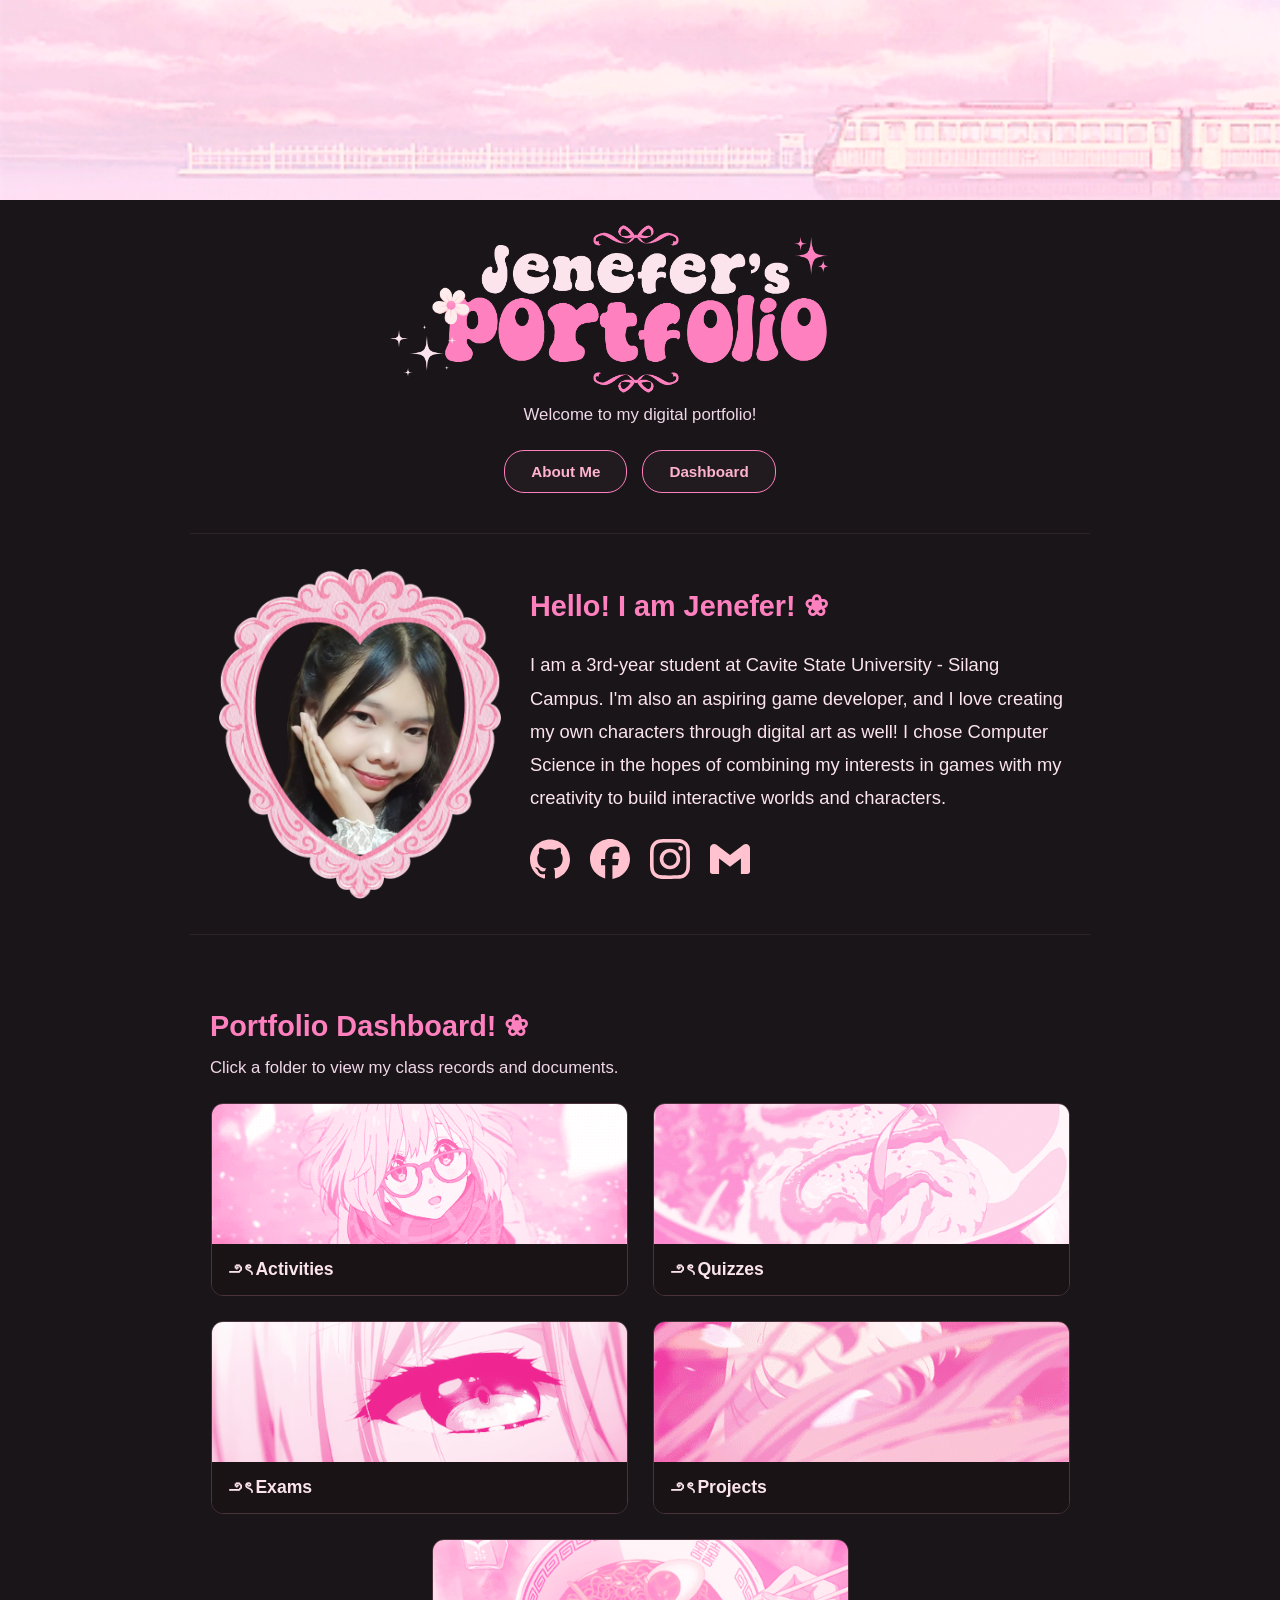
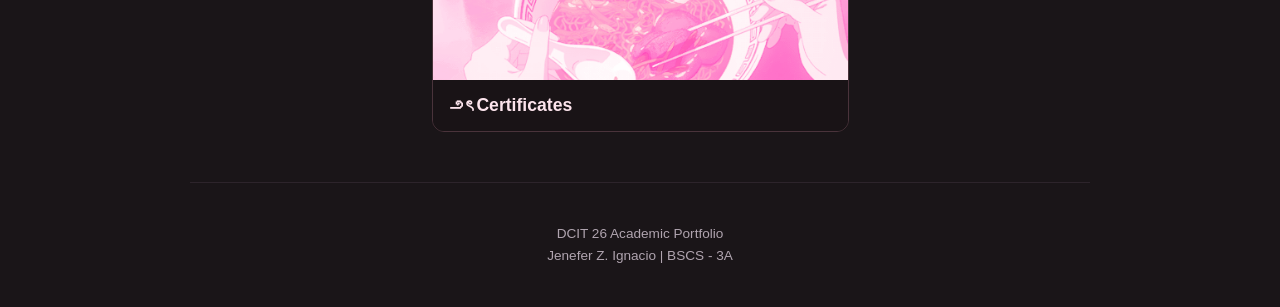
==== commit dd2be2e9: "Update greeting from 'Hello' to 'Goodbye'" ====
--- a/index.html
+++ b/index.html
@@ -1,4 +1,3 @@
-
 <!DOCTYPE html>
 <html lang="en">
 <head>
@@ -779,9 +778,9 @@
                             entry.target.classList.add('is-visible');
                             observer.unobserve(entry.target);
                         }
-                    },
+                    });
                 },
-                { threshold: 0.12 }
+                { threshold: 0.05 }
             );
 
             sections.forEach((sec) => observer.observe(sec));
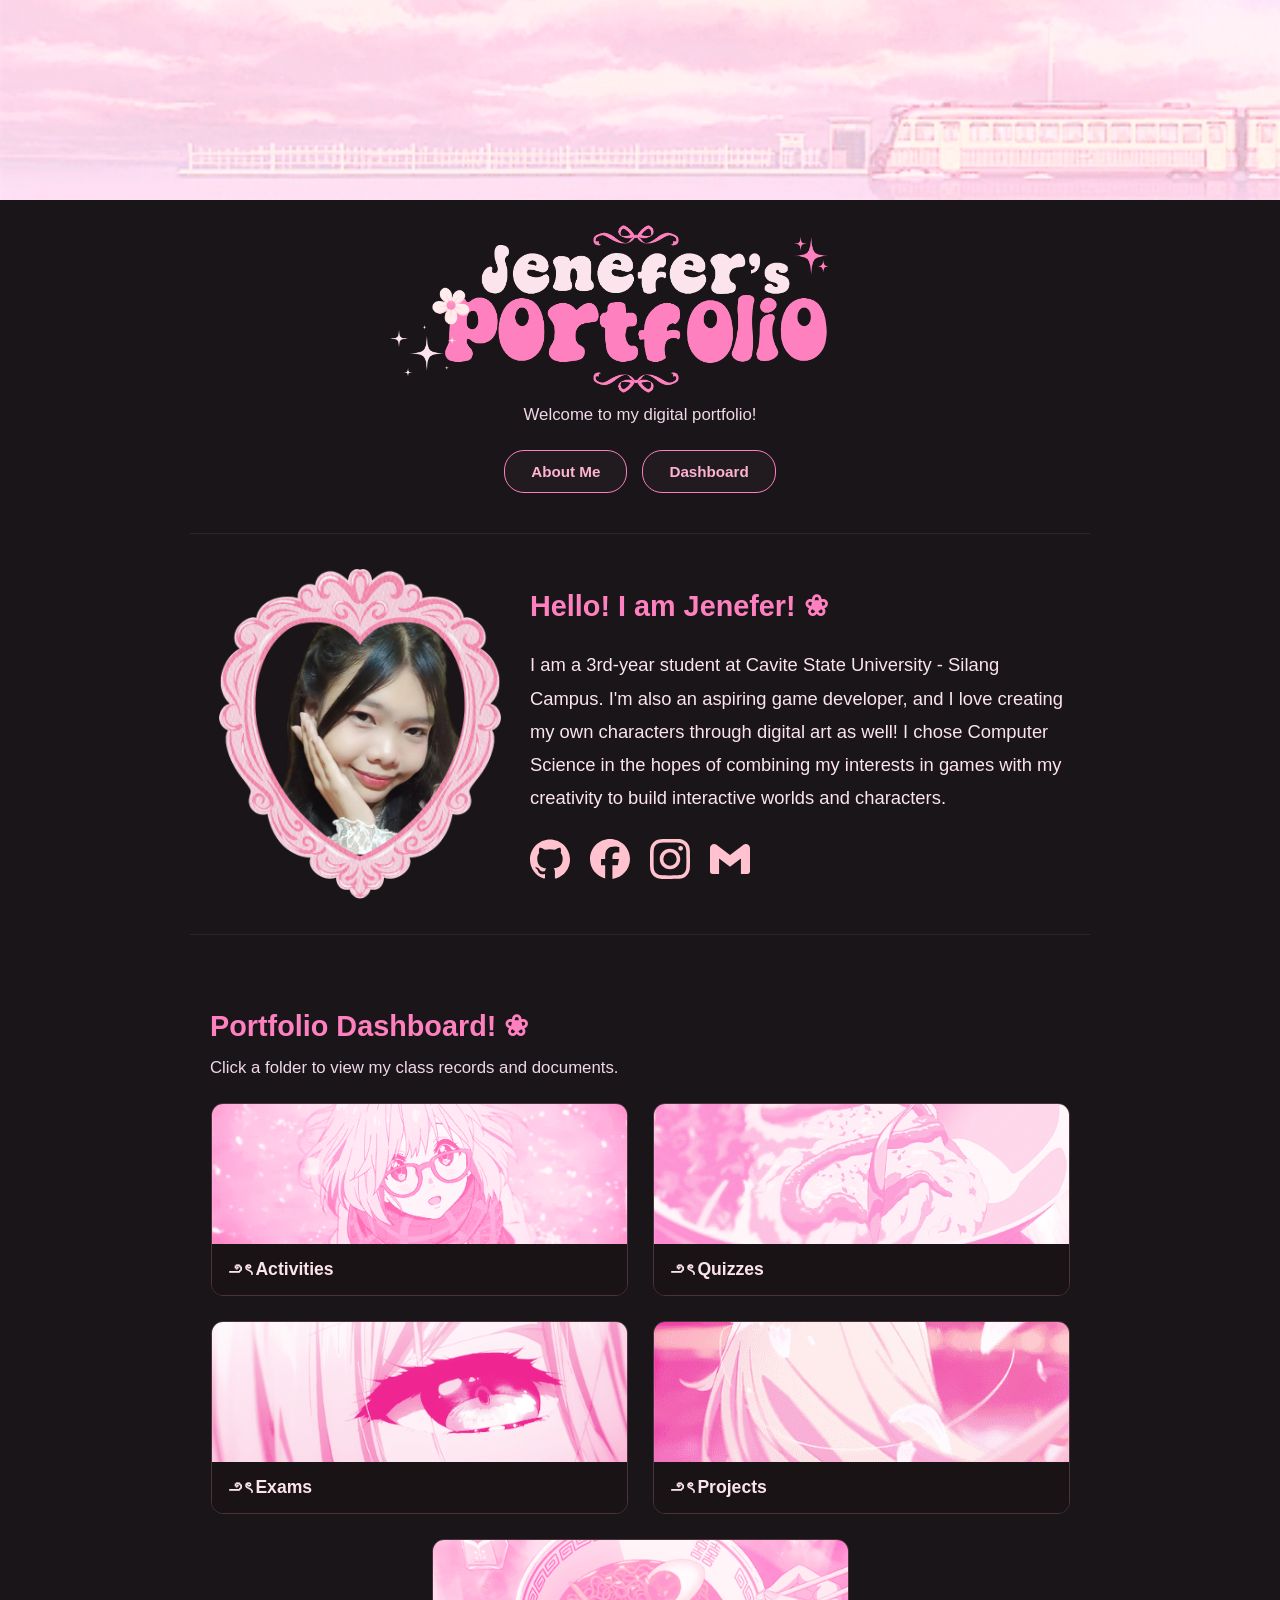
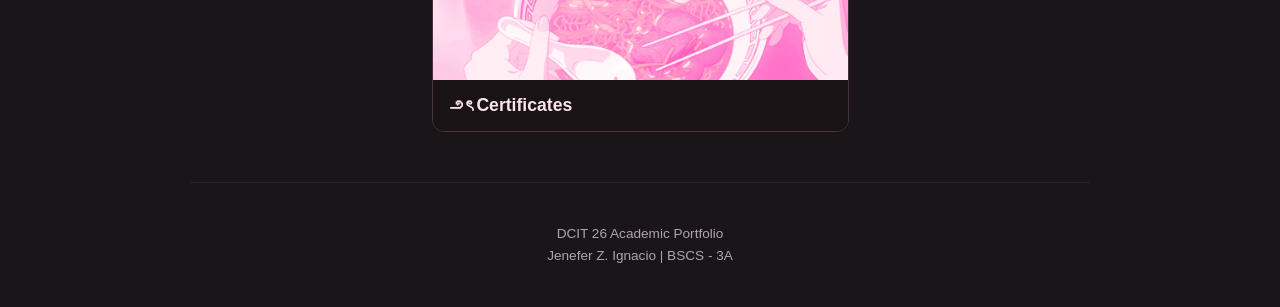
==== commit ddf9b9dd: "Update index.html" ====
--- a/index.html
+++ b/index.html
@@ -1,3 +1,4 @@
+
 <!DOCTYPE html>
 <html lang="en">
 <head>
@@ -76,6 +77,58 @@
             opacity: 0;
             transition: opacity 0.5s ease;
             will-change: left, top;
+        }
+
+        /* Pink fairy orb cursor */
+        .cursor-orb {
+            position: fixed;
+            top: 0;
+            left: 0;
+            width: 12px;
+            height: 12px;
+            border-radius: 50%;
+            pointer-events: none;
+            z-index: 10000;
+            opacity: 0;
+            transform: translate(-50%, -50%);
+            background: radial-gradient(circle, #fff 0%, #fff4fa 28%, #ffc6df 58%, #ff80bf 100%);
+            box-shadow:
+                0 0 5px rgba(255, 255, 255, 0.95),
+                0 0 12px rgba(255, 179, 209, 0.85),
+                0 0 24px rgba(255, 128, 191, 0.55);
+            transition: opacity 0.25s ease, width 0.25s ease, height 0.25s ease, box-shadow 0.25s ease;
+            will-change: left, top;
+        }
+
+        .cursor-orb::before {
+            content: "";
+            position: absolute;
+            inset: -8px;
+            border-radius: 50%;
+            background: radial-gradient(circle, rgba(255, 214, 233, 0.24) 0%, rgba(255, 128, 191, 0.12) 45%, transparent 75%);
+            filter: blur(2px);
+        }
+
+        .cursor-orb.hovering {
+            width: 17px;
+            height: 17px;
+            box-shadow:
+                0 0 6px rgba(255, 255, 255, 1),
+                0 0 16px rgba(255, 179, 209, 0.95),
+                0 0 30px rgba(255, 128, 191, 0.75);
+        }
+
+        .cursor-orb.hovering::before {
+            inset: -12px;
+        }
+
+        @keyframes orbPulse {
+            0%, 100% { opacity: 0.92; }
+            50% { opacity: 1; }
+        }
+
+        .cursor-orb {
+            animation: orbPulse 2.4s ease-in-out infinite;
         }
 
         /* Hide the normal cursor on desktop */
@@ -428,6 +481,7 @@
             .notion-card::after,
             .card-img,
             .cursor-glow,
+            .cursor-orb,
             .cursor-dust {
                 transition: none !important;
                 animation: none !important;
@@ -442,6 +496,7 @@
         /* Hide cursor effects on touch devices */
         @media (hover: none) {
             .cursor-glow,
+            .cursor-orb,
             .cursor-dust {
                 display: none;
             }
@@ -554,6 +609,7 @@
 <body>
 
     <div class="cursor-glow" id="cursorGlow"></div>
+    <div class="cursor-orb" id="cursorOrb"></div>
 
     <div class="gif-banner"></div>
 
@@ -647,6 +703,7 @@
 
     <script>
         const glow = document.getElementById('cursorGlow');
+        const orb = document.getElementById('cursorOrb');
         const scrollTopBtn = document.getElementById('scrollTopBtn');
         const sections = document.querySelectorAll('section');
 
@@ -669,6 +726,11 @@
         document.addEventListener('mousemove', (e) => {
             mouseX = e.clientX;
             mouseY = e.clientY;
+            orb.style.opacity = '1';
+
+            // Make the orb glow brighter over clickable elements
+            const hoveredElement = e.target.closest('a, button, [role="button"]');
+            orb.classList.toggle('hovering', !!hoveredElement);
 
             if (!isVisible) {
                 isVisible = true;
@@ -693,6 +755,8 @@
         document.addEventListener('mouseleave', () => {
             isVisible = false;
             glow.style.opacity = '0';
+            orb.style.opacity = '0';
+            orb.classList.remove('hovering');
         });
 
         /* Create drifting glitter particles */
@@ -745,6 +809,10 @@
 
             glow.style.left = `${currentX}px`;
             glow.style.top = `${currentY}px`;
+
+            // The orb tracks the pointer more closely than the ambient glow
+            orb.style.left = `${mouseX}px`;
+            orb.style.top = `${mouseY}px`;
 
             requestAnimationFrame(animateGlow);
         }
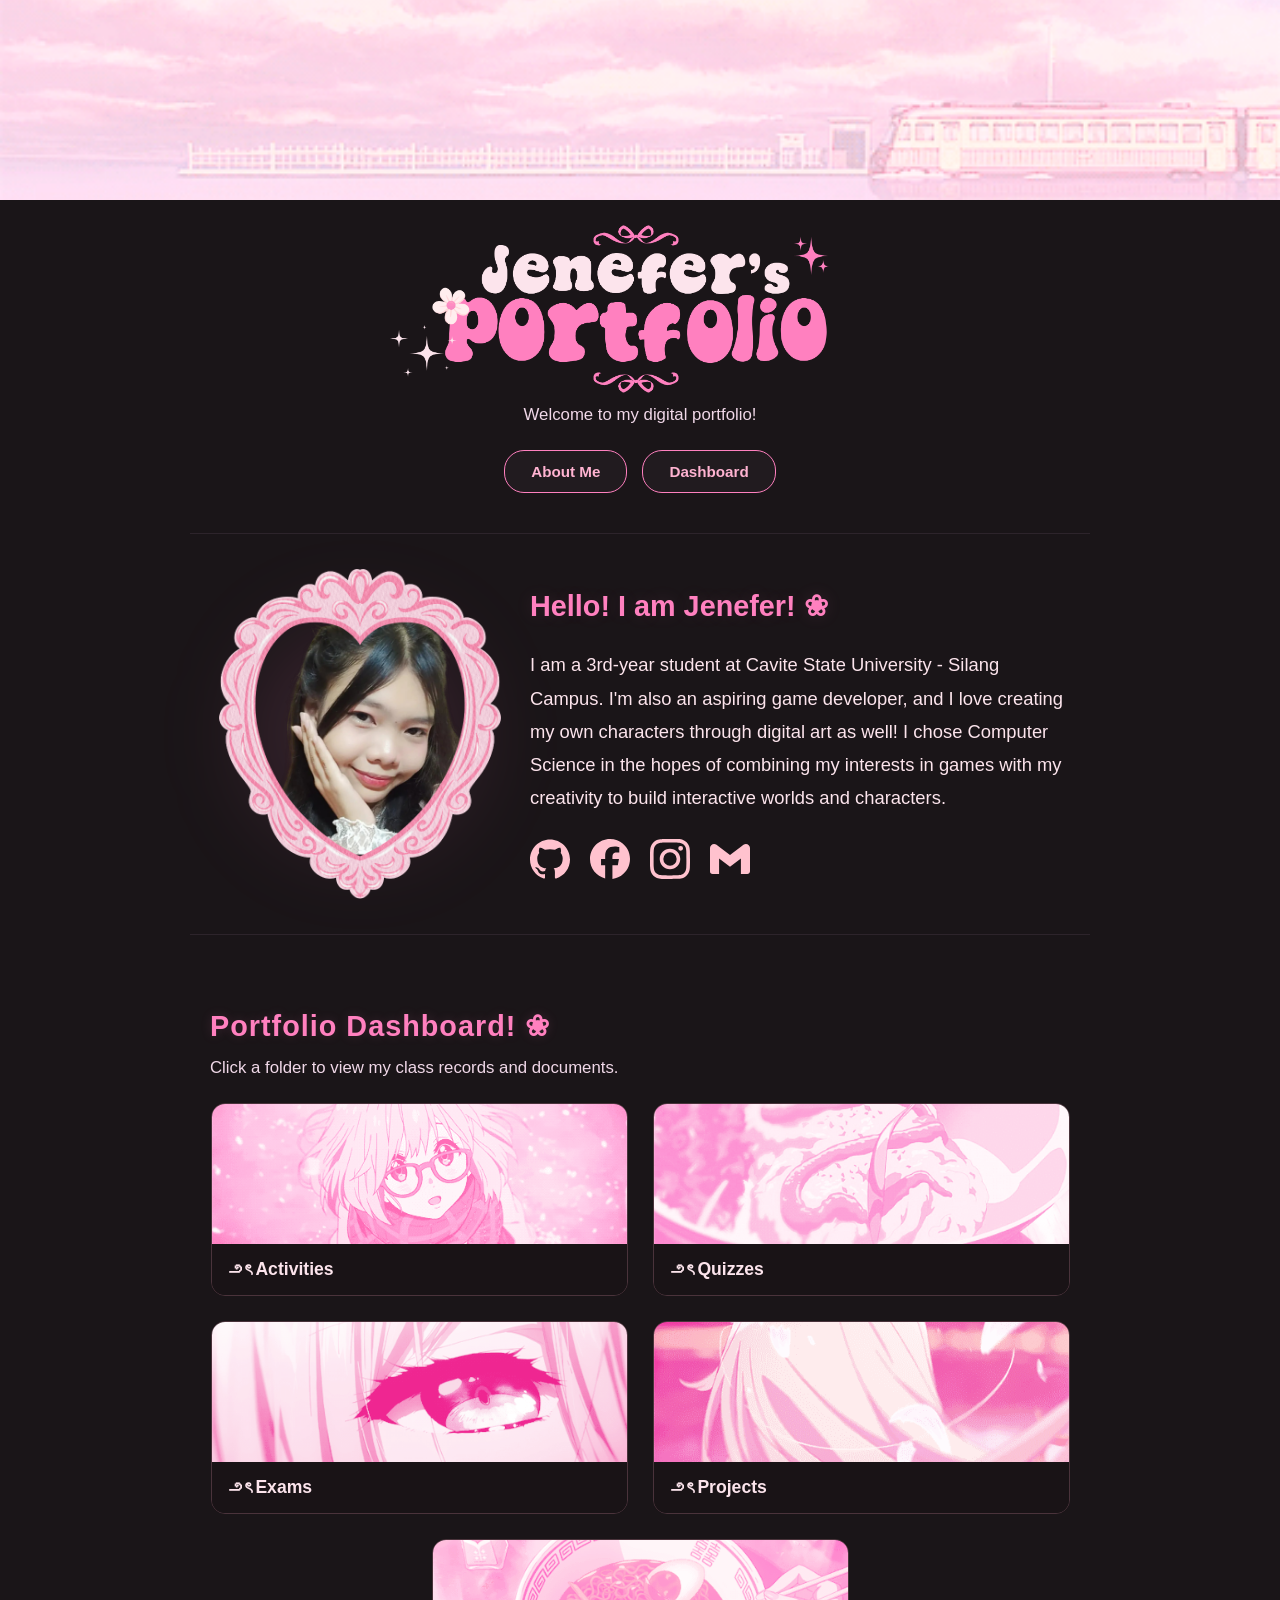
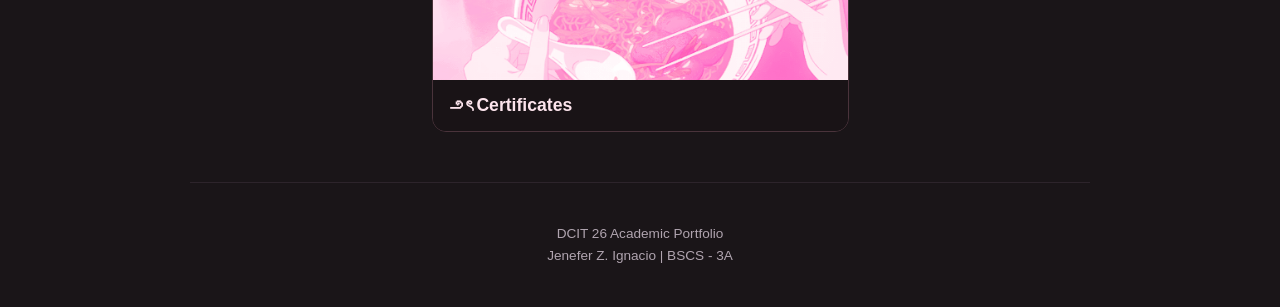
==== commit ee2cf431: "Update index.html" ====
--- a/index.html
+++ b/index.html
@@ -7,56 +7,95 @@
     <title>Jenefer's Portfolio</title>
 
     <style>
+        /* =========================
+           COLOR THEME
+        ========================= */
+
+        :root {
+            --bg-main: #1a1518;
+            --bg-card: rgba(26, 20, 23, 0.86);
+            --bg-card-solid: rgba(26, 20, 23, 0.92);
+
+            --pink-main: #ff80bf;
+            --pink-light: #ffb3d1;
+            --pink-soft: #ffc6df;
+            --pink-pale: #ffeaf5;
+
+            --text-main: #fce4ec;
+            --text-soft: #f0d8e8;
+            --text-muted: #b0a4af;
+
+            --border-dark: #2d242b;
+            --border-card: #4a333b;
+
+            --glow-pink: rgba(255, 128, 191, 0.35);
+            --glow-soft: rgba(255, 179, 209, 0.18);
+
+            --radius-card: 14px;
+            --radius-button: 20px;
+
+            --transition-soft: 0.3s ease;
+            --transition-smooth: 0.45s ease;
+        }
+
+
+        /* =========================
+           BASIC PAGE SETTINGS
+        ========================= */
+
         ::selection {
-            background-color: #ff80bf;
-            color: #1a1518;
+            background-color: var(--pink-main);
+            color: var(--bg-main);
         }
 
         html {
             scroll-behavior: smooth;
         }
 
+        *, *::before, *::after {
+            box-sizing: border-box;
+        }
+
         ::-webkit-scrollbar {
             width: 11px;
         }
 
         ::-webkit-scrollbar-track {
-            background: #1a1518;
+            background: var(--bg-main);
         }
 
         ::-webkit-scrollbar-thumb {
-            background: #ff80bf;
+            background: var(--pink-main);
             border-radius: 999px;
-            border: 2px solid #1a1518;
+            border: 2px solid var(--bg-main);
         }
 
         ::-webkit-scrollbar-thumb:hover {
-            background: #ffb3d1;
+            background: var(--pink-light);
         }
 
         body {
-            background-color: #1a1518;
-            color: #fce4ec;
+            background-color: var(--bg-main);
+            color: var(--text-main);
             font-family: 'Segoe UI', Tahoma, Geneva, Verdana, sans-serif;
             margin: 0;
             padding: 0;
             position: relative;
             overflow-x: hidden;
             width: 100%;
-            box-sizing: border-box;
-        }
-
-        *, *::before, *::after {
-            box-sizing: border-box;
         }
 
         a:focus-visible,
         button:focus-visible {
-            outline: 2px solid #ff80bf;
+            outline: 2px solid var(--pink-main);
             outline-offset: 3px;
         }
 
-        /* Soft fairy glow that follows the cursor */
+
+        /* =========================
+           CURSOR GLOW
+        ========================= */
+
         .cursor-glow {
             position: fixed;
             top: 0;
@@ -64,6 +103,7 @@
             width: 190px;
             height: 190px;
             border-radius: 50%;
+
             background: radial-gradient(
                 circle,
                 rgba(255, 239, 248, 0.10) 0%,
@@ -71,6 +111,7 @@
                 rgba(255, 128, 191, 0.035) 50%,
                 transparent 75%
             );
+
             pointer-events: none;
             transform: translate(-50%, -50%);
             z-index: 0;
@@ -79,7 +120,11 @@
             will-change: left, top;
         }
 
-        /* Pink fairy orb cursor */
+
+        /* =========================
+           FAIRY ORB CURSOR
+        ========================= */
+
         .cursor-orb {
             position: fixed;
             top: 0;
@@ -91,12 +136,26 @@
             z-index: 10000;
             opacity: 0;
             transform: translate(-50%, -50%);
-            background: radial-gradient(circle, #fff 0%, #fff4fa 28%, #ffc6df 58%, #ff80bf 100%);
+
+            background: radial-gradient(
+                circle,
+                #ffffff 0%,
+                #fff4fa 28%,
+                var(--pink-soft) 58%,
+                var(--pink-main) 100%
+            );
+
             box-shadow:
                 0 0 5px rgba(255, 255, 255, 0.95),
                 0 0 12px rgba(255, 179, 209, 0.85),
                 0 0 24px rgba(255, 128, 191, 0.55);
-            transition: opacity 0.25s ease, width 0.25s ease, height 0.25s ease, box-shadow 0.25s ease;
+
+            transition:
+                opacity 0.25s ease,
+                width 0.25s ease,
+                height 0.25s ease,
+                box-shadow 0.25s ease;
+
             will-change: left, top;
         }
 
@@ -105,13 +164,21 @@
             position: absolute;
             inset: -8px;
             border-radius: 50%;
-            background: radial-gradient(circle, rgba(255, 214, 233, 0.24) 0%, rgba(255, 128, 191, 0.12) 45%, transparent 75%);
+
+            background: radial-gradient(
+                circle,
+                rgba(255, 214, 233, 0.24) 0%,
+                rgba(255, 128, 191, 0.12) 45%,
+                transparent 75%
+            );
+
             filter: blur(2px);
         }
 
         .cursor-orb.hovering {
             width: 17px;
             height: 17px;
+
             box-shadow:
                 0 0 6px rgba(255, 255, 255, 1),
                 0 0 16px rgba(255, 179, 209, 0.95),
@@ -123,22 +190,30 @@
         }
 
         @keyframes orbPulse {
-            0%, 100% { opacity: 0.92; }
-            50% { opacity: 1; }
+            0%, 100% {
+                opacity: 0.92;
+            }
+
+            50% {
+                opacity: 1;
+            }
         }
 
         .cursor-orb {
             animation: orbPulse 2.4s ease-in-out infinite;
         }
 
-        /* Hide the normal cursor on desktop */
         @media (hover: hover) and (pointer: fine) {
             body, a, button {
                 cursor: none !important;
             }
         }
 
-        /* Floating fairy dust particles */
+
+        /* =========================
+           FAIRY DUST PARTICLES
+        ========================= */
+
         .cursor-dust {
             position: fixed;
             pointer-events: none;
@@ -147,9 +222,13 @@
             left: 0;
             top: 0;
             opacity: 0;
-            background: var(--dust-color, #ffeaf5);
+
+            background: var(--dust-color, var(--pink-pale));
+
             box-shadow:
-                0 0 var(--dust-glow, 5px) var(--dust-color, #ffeaf5);
+                0 0 var(--dust-glow, 5px)
+                var(--dust-color, var(--pink-pale));
+
             animation: dustFloat var(--dust-duration, 1.2s) ease-out forwards;
             will-change: transform, opacity;
         }
@@ -184,6 +263,11 @@
                 ) scale(0.2);
             }
         }
+
+
+        /* =========================
+           PAGE LAYERING
+        ========================= */
 
         .gif-banner,
         header,
@@ -194,6 +278,11 @@
             z-index: 1;
         }
 
+
+        /* =========================
+           BANNER
+        ========================= */
+
         .gif-banner {
             width: 100%;
             height: 200px;
@@ -202,6 +291,11 @@
             background-position: center 63%;
         }
 
+
+        /* =========================
+           HEADER AND LOGO
+        ========================= */
+
         header {
             text-align: center;
             padding: 25px 20px 20px;
@@ -218,14 +312,24 @@
             height: auto;
             display: inline-block;
             margin-right: 60px;
+            transition: filter var(--transition-smooth);
+        }
+
+        .header-logo img:hover {
+            filter: drop-shadow(0 0 12px var(--glow-pink));
         }
 
         .subtitle {
-            color: #f0d8e8;
+            color: var(--text-soft);
             font-size: 1.05rem;
             margin-top: 8px;
             margin-bottom: 25px;
         }
+
+
+        /* =========================
+           NAVIGATION
+        ========================= */
 
         nav {
             display: flex;
@@ -237,30 +341,44 @@
 
         nav a {
             background-color: rgba(35, 28, 33, 0.9);
-            color: #ffb3d1;
+            color: var(--pink-light);
             padding: 12px 26px;
-            border-radius: 20px;
+            border-radius: var(--radius-button);
             text-decoration: none;
-            border: 1px solid #ff80bf;
+            border: 1px solid var(--pink-main);
             font-weight: bold;
             font-size: 0.95rem;
-            transition: all 0.25s ease;
+
+            transition:
+                background-color var(--transition-soft),
+                color var(--transition-soft),
+                transform var(--transition-soft),
+                box-shadow var(--transition-soft);
         }
 
         nav a:hover {
-            background-color: #ff80bf;
-            color: #1a1518;
-            transform: translateY(-2px);
-            box-shadow: 0 0 14px rgba(255, 128, 191, 0.3);
-        }
+            background-color: var(--pink-main);
+            color: var(--bg-main);
+            transform: translateY(-3px);
+            box-shadow: 0 0 16px var(--glow-pink);
+        }
+
+
+        /* =========================
+           GENERAL SECTIONS
+        ========================= */
 
         section {
             padding: 50px 20px;
             max-width: 900px;
             margin: 0 auto;
+
             opacity: 0;
             transform: translateY(14px);
-            transition: opacity 0.6s ease, transform 0.6s ease;
+
+            transition:
+                opacity 0.6s ease,
+                transform 0.6s ease;
         }
 
         section.is-visible {
@@ -269,16 +387,25 @@
         }
 
         #about {
-            border-top: 1px solid #2d242b;
-            border-bottom: 1px solid #2d242b;
+            border-top: 1px solid var(--border-dark);
+            border-bottom: 1px solid var(--border-dark);
         }
 
         section h2 {
             font-size: 1.8rem;
             font-weight: bold;
-            color: #ff80bf;
+            color: var(--pink-main);
             margin-bottom: 15px;
-        }
+            letter-spacing: 1px;
+
+            text-shadow:
+                0 0 12px rgba(255, 128, 191, 0.15);
+        }
+
+
+        /* =========================
+           ABOUT ME SECTION
+        ========================= */
 
         .about-flex-wrapper {
             display: flex;
@@ -291,38 +418,76 @@
             width: 300px;
             height: 300px;
             flex-shrink: 0;
+
             display: flex;
             align-items: center;
             justify-content: center;
+
             margin-right: -20px;
+            position: relative;
+            isolation: isolate;
+        }
+
+        /* Soft aura behind the profile picture */
+        .profile-pic::before {
+            content: "";
+            position: absolute;
+            width: 75%;
+            height: 75%;
+            border-radius: 50%;
+
+            background: rgba(255, 128, 191, 0.12);
+            filter: blur(45px);
+            z-index: -1;
+
+            transition:
+                background var(--transition-smooth),
+                transform var(--transition-smooth);
+        }
+
+        .profile-pic:hover::before {
+            background: rgba(255, 128, 191, 0.2);
+            transform: scale(1.15);
         }
 
         .profile-pic img {
             width: 110%;
             height: 110%;
             object-fit: contain;
-            transition: transform 0.35s ease;
+
+            transition:
+                transform var(--transition-smooth),
+                filter var(--transition-smooth);
         }
 
         .profile-pic:hover img {
-            transform: scale(1.03);
+            transform: scale(1.04);
+            filter: drop-shadow(0 0 12px var(--glow-soft));
         }
 
         .bubble-greeting {
-            color: #ff80bf;
+            color: var(--pink-main);
             font-size: 1.8rem;
             line-height: 1.5;
             margin-top: 0;
             margin-bottom: 20px;
+
+            text-shadow:
+                0 0 18px rgba(255, 128, 191, 0.12);
         }
 
         .about-text {
-            color: #fce4ec;
+            color: var(--text-main);
             font-size: 1.15rem;
             line-height: 1.8;
             margin-bottom: 25px;
             font-weight: 400;
         }
+
+
+        /* =========================
+           SOCIAL ICONS
+        ========================= */
 
         .social-icons {
             display: flex;
@@ -335,22 +500,40 @@
         .social-icons a {
             text-decoration: none;
             display: inline-block;
-            transition: transform 0.2s ease;
+            transition: transform var(--transition-soft);
         }
 
         .social-icons img {
             width: 40px;
             height: 40px;
             object-fit: contain;
-            filter: invert(77%) sepia(21%) saturate(362%) hue-rotate(299deg) brightness(101%) contrast(101%);
-            transition: transform 0.2s ease, opacity 0.2s ease, filter 0.2s ease;
+
+            filter: invert(77%) sepia(21%) saturate(362%)
+                hue-rotate(299deg) brightness(101%) contrast(101%);
+
+            transition:
+                transform var(--transition-soft),
+                opacity var(--transition-soft),
+                filter var(--transition-soft);
+        }
+
+        .social-icons a:hover {
+            transform: translateY(-3px);
         }
 
         .social-icons a:hover img {
-            transform: scale(1.12);
-            opacity: 0.9;
-            filter: invert(77%) sepia(21%) saturate(362%) hue-rotate(299deg) brightness(115%) contrast(105%) drop-shadow(0 0 6px rgba(255, 128, 191, 0.4));
-        }
+            transform: scale(1.08);
+            opacity: 0.95;
+
+            filter: invert(77%) sepia(21%) saturate(362%)
+                hue-rotate(299deg) brightness(115%) contrast(105%)
+                drop-shadow(0 0 7px var(--glow-pink));
+        }
+
+
+        /* =========================
+           DASHBOARD CARDS
+        ========================= */
 
         .grid-container {
             display: flex;
@@ -363,18 +546,26 @@
         .notion-card {
             position: relative;
             flex: 0 1 calc(50% - 13px);
-            background-color: rgba(26, 20, 23, 0.86);
+
+            background-color: var(--bg-card);
             backdrop-filter: blur(6px);
-            border: 1px solid #4a333b;
-            border-radius: 12px;
+
+            border: 1px solid var(--border-card);
+            border-radius: var(--radius-card);
             overflow: hidden;
+
             display: flex;
             flex-direction: column;
             text-decoration: none;
-            transition: transform 0.25s ease, border-color 0.25s ease, box-shadow 0.25s ease;
-        }
-
-        /* Gentle shine on the cards */
+
+            transition:
+                transform var(--transition-soft),
+                border-color var(--transition-soft),
+                box-shadow var(--transition-soft),
+                background-color var(--transition-soft);
+        }
+
+        /* Gentle light sweep */
         .notion-card::after {
             content: "";
             position: absolute;
@@ -382,21 +573,29 @@
             left: -75%;
             width: 50%;
             height: 100%;
+
             background: linear-gradient(
                 90deg,
                 rgba(255, 179, 209, 0) 0%,
                 rgba(255, 179, 209, 0.08) 50%,
                 rgba(255, 179, 209, 0) 100%
             );
+
             transform: skewX(-20deg);
             transition: left 0.65s ease;
             pointer-events: none;
         }
 
         .notion-card:hover {
-            transform: translateY(-4px);
+            transform: translateY(-5px);
+
             border-color: rgba(255, 128, 191, 0.75);
-            box-shadow: 0 8px 22px rgba(255, 128, 191, 0.14);
+
+            background-color: rgba(34, 25, 30, 0.95);
+
+            box-shadow:
+                0 8px 22px rgba(255, 128, 191, 0.14),
+                0 0 12px rgba(255, 128, 191, 0.05);
         }
 
         .notion-card:hover::after {
@@ -408,31 +607,55 @@
             height: 140px;
             object-fit: cover;
             display: block;
-            transition: transform 0.35s ease;
+
+            transition:
+                transform var(--transition-smooth),
+                filter var(--transition-smooth);
         }
 
         .notion-card:hover .card-img {
             transform: scale(1.025);
+            filter: brightness(1.06);
         }
 
         .card-title {
             padding: 15px;
-            color: #fce4ec;
+            color: var(--text-main);
             font-weight: bold;
             font-size: 1.1rem;
-            background-color: rgba(26, 20, 23, 0.92);
-        }
+            background-color: var(--bg-card-solid);
+
+            transition:
+                color var(--transition-soft),
+                background-color var(--transition-soft);
+        }
+
+        .notion-card:hover .card-title {
+            color: var(--pink-light);
+            background-color: rgba(36, 25, 31, 0.96);
+        }
+
+
+        /* =========================
+           FOOTER
+        ========================= */
 
         .page-footer {
             text-align: center;
-            color: #b0a4af;
+            color: var(--text-muted);
             font-size: 0.85rem;
             line-height: 1.6;
             padding: 40px 20px;
             max-width: 900px;
             margin: 0 auto;
-            border-top: 1px solid #2d242b;
-        }
+
+            border-top: 1px solid var(--border-dark);
+        }
+
+
+        /* =========================
+           BACK TO TOP BUTTON
+        ========================= */
 
         .scroll-top-btn {
             position: fixed;
@@ -441,20 +664,32 @@
             width: 44px;
             height: 44px;
             border-radius: 50%;
+
             background-color: #231c21;
-            color: #ffb3d1;
-            border: 1px solid #ff80bf;
+            color: var(--pink-light);
+            border: 1px solid var(--pink-main);
+
             font-size: 1.1rem;
             font-weight: bold;
-            cursor: pointer;
+
             display: flex;
             align-items: center;
             justify-content: center;
+
             box-shadow: 0 6px 18px rgba(0, 0, 0, 0.45);
+
             opacity: 0;
             visibility: hidden;
             transform: translateY(10px);
-            transition: all 0.25s ease;
+
+            transition:
+                opacity var(--transition-soft),
+                visibility var(--transition-soft),
+                transform var(--transition-soft),
+                background-color var(--transition-soft),
+                color var(--transition-soft),
+                box-shadow var(--transition-soft);
+
             z-index: 10;
         }
 
@@ -465,12 +700,21 @@
         }
 
         .scroll-top-btn:hover {
-            background-color: #ff80bf;
-            color: #1a1518;
-            box-shadow: 0 0 12px rgba(255, 128, 191, 0.35);
-        }
-
-        /* Reduced motion settings */
+            background-color: var(--pink-main);
+            color: var(--bg-main);
+
+            box-shadow:
+                0 0 14px var(--glow-pink),
+                0 0 24px var(--glow-soft);
+
+            transform: translateY(-3px);
+        }
+
+
+        /* =========================
+           REDUCED MOTION
+        ========================= */
+
         @media (prefers-reduced-motion: reduce) {
             html {
                 scroll-behavior: auto;
@@ -482,7 +726,12 @@
             .card-img,
             .cursor-glow,
             .cursor-orb,
-            .cursor-dust {
+            .cursor-dust,
+            .profile-pic img,
+            .profile-pic::before,
+            nav a,
+            .social-icons img,
+            .scroll-top-btn {
                 transition: none !important;
                 animation: none !important;
             }
@@ -493,16 +742,32 @@
             }
         }
 
-        /* Hide cursor effects on touch devices */
+
+        /* =========================
+           TOUCH DEVICE SETTINGS
+        ========================= */
+
         @media (hover: none) {
             .cursor-glow,
             .cursor-orb,
             .cursor-dust {
                 display: none;
             }
-        }
-
-        /* Tablet and mobile layout */
+
+            .notion-card:hover {
+                transform: none;
+            }
+
+            .profile-pic:hover img {
+                transform: none;
+            }
+        }
+
+
+        /* =========================
+           TABLET AND MOBILE
+        ========================= */
+
         @media (max-width: 768px) {
             .gif-banner {
                 height: 150px;
@@ -608,11 +873,14 @@
 
 <body>
 
+    <!-- Cursor effects -->
     <div class="cursor-glow" id="cursorGlow"></div>
     <div class="cursor-orb" id="cursorOrb"></div>
 
+    <!-- Banner -->
     <div class="gif-banner"></div>
 
+    <!-- Header -->
     <header id="home">
         <div class="header-logo">
             <img src="font.png" alt="Jenefer's Portfolio">
@@ -626,8 +894,11 @@
         </nav>
     </header>
 
+
+    <!-- About Me -->
     <section id="about">
         <div class="about-flex-wrapper">
+
             <div class="profile-pic">
                 <img src="profile.png" alt="Profile">
             </div>
@@ -662,11 +933,17 @@
         </div>
     </section>
 
+
+    <!-- Portfolio Dashboard -->
     <section id="portfolio">
         <h2>Portfolio Dashboard! ❀</h2>
-        <p class="subtitle">Click a folder to view my class records and documents.</p>
+
+        <p class="subtitle">
+            Click a folder to view my class records and documents.
+        </p>
 
         <div class="grid-container">
+
             <a href="activities.html" class="notion-card">
                 <img src="gif1.gif" alt="Activity Banner" class="card-img">
                 <div class="card-title">౨ৎ Activities</div>
@@ -691,17 +968,34 @@
                 <img src="gif5.gif" alt="Certificates Banner" class="card-img">
                 <div class="card-title">౨ৎ Certificates</div>
             </a>
+
         </div>
     </section>
 
+
+    <!-- Footer -->
     <div class="page-footer">
         DCIT 26 Academic Portfolio <br>
         Jenefer Z. Ignacio | BSCS - 3A <br>
     </div>
 
-    <button type="button" class="scroll-top-btn" id="scrollTopBtn" aria-label="Back to top" title="Back to top">↑</button>
+
+    <!-- Back to Top -->
+    <button
+        type="button"
+        class="scroll-top-btn"
+        id="scrollTopBtn"
+        aria-label="Back to top"
+        title="Back to top">
+        ↑
+    </button>
+
 
     <script>
+        /* =========================
+           ELEMENTS
+        ========================= */
+
         const glow = document.getElementById('cursorGlow');
         const orb = document.getElementById('cursorOrb');
         const scrollTopBtn = document.getElementById('scrollTopBtn');
@@ -712,9 +1006,15 @@
         let lastDustX = 0, lastDustY = 0;
         let isVisible = false;
 
-        const prefersReducedMotion = window.matchMedia('(prefers-reduced-motion: reduce)').matches;
-
-        /* Dust colors */
+        const prefersReducedMotion = window.matchMedia(
+            '(prefers-reduced-motion: reduce)'
+        ).matches;
+
+
+        /* =========================
+           DUST COLORS
+        ========================= */
+
         const dustColors = [
             '#fff9fd',
             '#ffeaf5',
@@ -723,45 +1023,71 @@
             '#ffb3d1'
         ];
 
+
+        /* =========================
+           CURSOR MOVEMENT
+        ========================= */
+
         document.addEventListener('mousemove', (e) => {
             mouseX = e.clientX;
             mouseY = e.clientY;
+
             orb.style.opacity = '1';
 
-            // Make the orb glow brighter over clickable elements
-            const hoveredElement = e.target.closest('a, button, [role="button"]');
+            /* Make the orb glow brighter over clickable elements */
+            const hoveredElement = e.target.closest(
+                'a, button, [role="button"]'
+            );
+
             orb.classList.toggle('hovering', !!hoveredElement);
 
             if (!isVisible) {
                 isVisible = true;
+
                 currentX = mouseX;
                 currentY = mouseY;
+
                 lastDustX = mouseX;
                 lastDustY = mouseY;
+
                 glow.style.opacity = '1';
             }
 
+            /* Create fairy dust while moving */
             if (!prefersReducedMotion) {
-                const dist = Math.hypot(mouseX - lastDustX, mouseY - lastDustY);
+                const dist = Math.hypot(
+                    mouseX - lastDustX,
+                    mouseY - lastDustY
+                );
 
                 if (dist > 8) {
                     spawnDust(mouseX, mouseY);
+
                     lastDustX = mouseX;
                     lastDustY = mouseY;
                 }
             }
         });
 
+
+        /* Hide cursor effects when leaving the page */
         document.addEventListener('mouseleave', () => {
             isVisible = false;
+
             glow.style.opacity = '0';
             orb.style.opacity = '0';
+
             orb.classList.remove('hovering');
         });
 
-        /* Create drifting glitter particles */
+
+        /* =========================
+           CREATE FAIRY DUST
+        ========================= */
+
         function spawnDust(x, y) {
             const dust = document.createElement('span');
+
             dust.className = 'cursor-dust';
 
             /* Random particle size */
@@ -778,13 +1104,16 @@
             const opacity = Math.random() * 0.5 + 0.3;
 
             /* Random color */
-            const color = dustColors[Math.floor(Math.random() * dustColors.length)];
+            const color = dustColors[
+                Math.floor(Math.random() * dustColors.length)
+            ];
 
             /* Random glow */
             const glowSize = Math.random() * 7 + 2;
 
             dust.style.width = `${size}px`;
             dust.style.height = `${size}px`;
+
             dust.style.left = `${x + (Math.random() * 16 - 8)}px`;
             dust.style.top = `${y + (Math.random() * 16 - 8)}px`;
 
@@ -797,12 +1126,17 @@
 
             document.body.appendChild(dust);
 
+            /* Remove particles after their animation */
             dust.addEventListener('animationend', () => {
                 dust.remove();
             });
         }
 
-        /* Softly follow the cursor */
+
+        /* =========================
+           SOFT CURSOR GLOW
+        ========================= */
+
         function animateGlow() {
             currentX += (mouseX - currentX) * 0.12;
             currentY += (mouseY - currentY) * 0.12;
@@ -810,7 +1144,7 @@
             glow.style.left = `${currentX}px`;
             glow.style.top = `${currentY}px`;
 
-            // The orb tracks the pointer more closely than the ambient glow
+            /* Orb follows the pointer more closely */
             orb.style.left = `${mouseX}px`;
             orb.style.top = `${mouseY}px`;
 
@@ -819,7 +1153,11 @@
 
         animateGlow();
 
-        /* Show back-to-top button while scrolling */
+
+        /* =========================
+           BACK TO TOP BUTTON
+        ========================= */
+
         window.addEventListener('scroll', () => {
             if (window.scrollY > 320) {
                 scrollTopBtn.classList.add('visible');
@@ -835,9 +1173,15 @@
             });
         });
 
-        /* Section reveal effect */
+
+        /* =========================
+           SECTION REVEAL
+        ========================= */
+
         if (prefersReducedMotion || !('IntersectionObserver' in window)) {
-            sections.forEach((sec) => sec.classList.add('is-visible'));
+            sections.forEach((sec) => {
+                sec.classList.add('is-visible');
+            });
         } else {
             const observer = new IntersectionObserver(
                 (entries) => {
@@ -851,7 +1195,9 @@
                 { threshold: 0.05 }
             );
 
-            sections.forEach((sec) => observer.observe(sec));
+            sections.forEach((sec) => {
+                observer.observe(sec);
+            });
         }
     </script>
 
